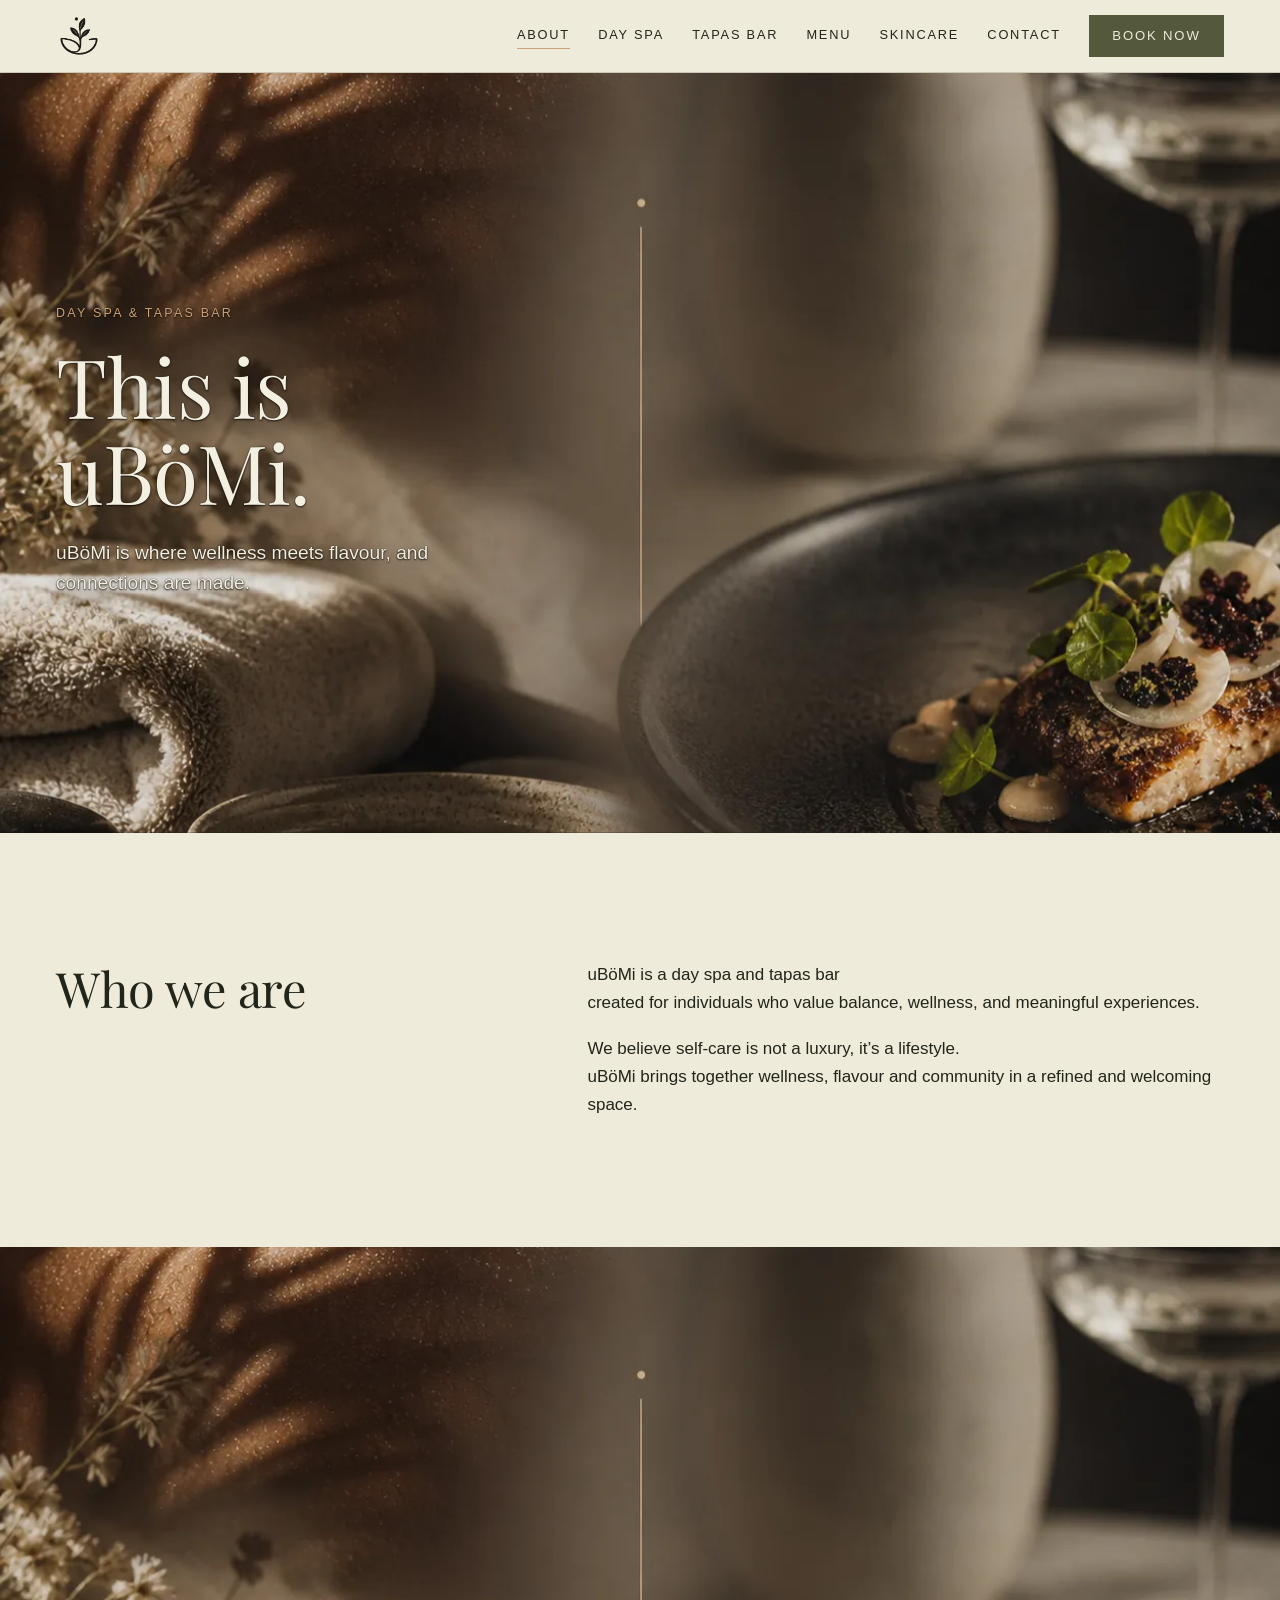
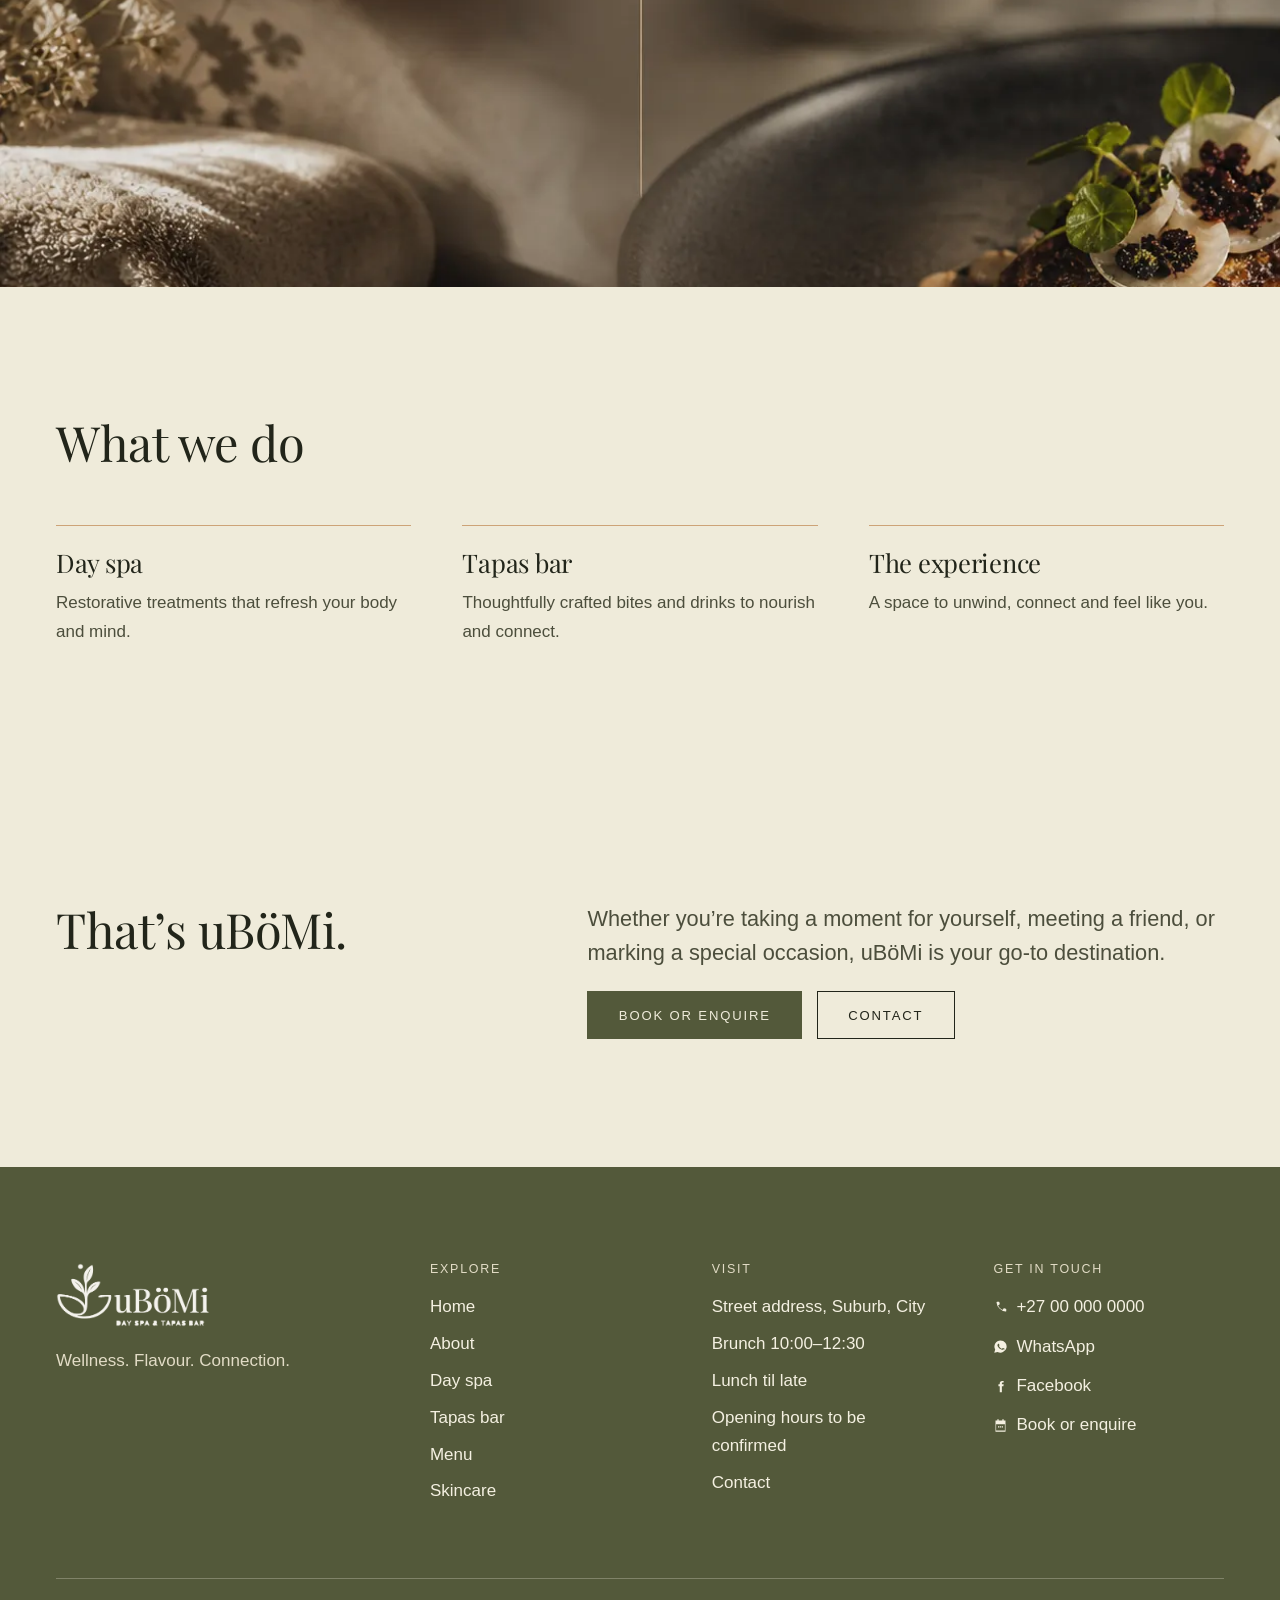
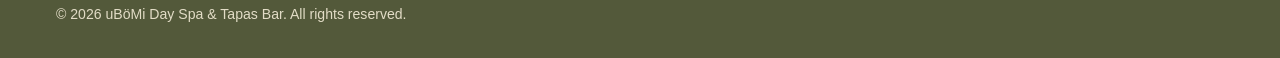
==== about.html @ 8c22b68b "Cover the About hero with the page photo." ====
<!doctype html>
<html lang="en">
<head>
<meta charset="utf-8">
<meta name="viewport" content="width=device-width, initial-scale=1, viewport-fit=cover">
<title>About | uBöMi</title>
<meta name="claude:viewport-fit-sides" content="cover">
<meta name="description" content="uBöMi is where wellness meets flavour, and connections are made.">
<meta property="og:title" content="About | uBöMi">
<meta property="og:description" content="uBöMi is where wellness meets flavour, and connections are made.">
<meta property="og:type" content="website">
<meta property="og:image" content="img/diptych.webp">
<meta name="theme-color" content="#53593A">
<link rel="icon" href="img/favicon.png?v=clear" type="image/png">
<link rel="apple-touch-icon" href="img/apple-touch-icon.png?v=clear">
<link rel="preconnect" href="https://fonts.googleapis.com">
<link rel="preconnect" href="https://fonts.gstatic.com" crossorigin>
<link rel="stylesheet" href="https://fonts.googleapis.com/css2?family=DM+Sans:ital,wght@0,400;0,500;1,400&family=Playfair+Display:ital,wght@0,400;0,500;1,400&display=swap">
<link rel="stylesheet" href="css/styles.css">
</head>
<body>
<a class="skip" href="#main">Skip to content</a>
<header class="site-header">
  <div class="wrap">
    <a class="brand" href="index.html" aria-label="uBöMi Day Spa and Tapas Bar, home"><img src="img/sprout-full.png" alt="uBöMi Day Spa &amp; Tapas Bar" width="332" height="335"></a>
    <button class="nav-toggle" type="button" aria-expanded="false" aria-controls="site-nav" aria-label="Menu"><span></span></button>
    <nav class="nav" id="site-nav" aria-label="Main"><a href="about.html" aria-current="page">About</a><a href="day-spa.html">Day Spa</a><a href="tapas-bar.html">Tapas Bar</a><a href="menu.html">Menu</a><a href="skincare.html">Skincare</a><a href="contact.html">Contact</a><a class="btn" href="bookings.html">Book now</a></nav>
  </div>
</header>
<main id="main">

<section class="hero">
  <div class="wrap">
    <div class="hero__copy">
      <p class="kicker">Day spa &amp; tapas bar</p>
      <h1>This is uBöMi.</h1>
      <p class="lede">uBöMi is where wellness meets flavour, and connections are made.</p>
    </div>
    <div class="hero__media">
      <img src="img/diptych.webp" width="1254" height="1254" alt="A spa scene of a shoulder, towels and stones fading into a plate of seared fish and a glass of sparkling wine">
    </div>
  </div>
</section>

<section class="band band--tight">
  <div class="wrap intro intro--calm">
    <h2>Who we are</h2>
    <div>
      <p>uBöMi is a day spa and tapas bar <br>created for individuals who value balance, wellness, and meaningful experiences.</p>
      <p>We believe self-care is not a luxury, it’s a lifestyle. <br>uBöMi brings together wellness, flavour and community in a refined and welcoming space.</p>
    </div>
  </div>
</section>

<section class="wide-image"><img src="img/diptych.webp" width="1254" height="1254" loading="lazy" alt="A spa scene of a shoulder, towels and stones fading into a plate of seared fish and a glass of sparkling wine"></section>

<section class="band band--close">
  <div class="wrap">
    <h2>What we do</h2>
    <div class="values">
      <div><h3>Day spa</h3><p>Restorative treatments that refresh your body and mind.</p></div>
      <div><h3>Tapas bar</h3><p>Thoughtfully crafted bites and drinks to nourish and connect.</p></div>
      <div><h3>The experience</h3><p>A space to unwind, connect and feel like you.</p></div>
    </div>
  </div>
</section>

<section class="band band--tight">
  <div class="wrap intro intro--calm intro--center">
    <h2>That’s uBöMi.</h2>
    <div class="stack">
      <p class="lede">Whether you’re taking a moment for yourself, meeting a friend, or marking a special occasion, uBöMi is your go-to destination.</p>
      <div class="actions"><a class="btn" href="bookings.html">Book or enquire</a><a class="btn btn--ghost" href="contact.html">Contact</a></div>
    </div>
  </div>
</section>

</main>
<footer class="site-footer">
  <div class="wrap">
    <div class="footer-grid">
      <div>
        <img src="img/logo-light.png" alt="uBöMi Day Spa &amp; Tapas Bar" width="153" height="64">
        <p>Wellness. Flavour. Connection.</p>
      </div>
      <div>
        <h2>Explore</h2>
        <ul>
          <li><a href="index.html">Home</a></li>
          <li><a href="about.html">About</a></li>
          <li><a href="day-spa.html">Day spa</a></li>
          <li><a href="tapas-bar.html">Tapas bar</a></li>
          <li><a href="menu.html">Menu</a></li>
          <li><a href="skincare.html">Skincare</a></li>
        </ul>
      </div>
      <div>
        <h2>Visit</h2>
        <ul>
          <li data-cfg="address">Street address, Suburb, City</li>
          <li>Brunch 10:00–12:30</li>
          <li>Lunch til late</li>
          <li data-cfg="hours">Opening hours to be confirmed</li>
          <li><a href="contact.html">Contact</a></li>
        </ul>
      </div>
      <div>
        <h2>Get in touch</h2>
        <ul>
          <li><a data-href="tel" href="#"><span data-cfg="phoneDisplay">+27 00 000 0000</span></a></li>
          <li><a data-href="whatsapp" href="#" target="_blank" rel="noopener">WhatsApp</a></li>
          <li><a data-href="facebook" href="https://www.facebook.com/share/19rTJ2Wmjx/" target="_blank" rel="noopener">Facebook</a></li>
          <li><a href="bookings.html">Book or enquire</a></li>
        </ul>
      </div>
    </div>
    <div class="legal"><span>&copy; 2026 uBöMi Day Spa &amp; Tapas Bar. All rights reserved.</span></div>
  </div>
</footer>
<script src="js/config.js"></script>
<script src="js/main.js"></script>
</body>
</html>
---- css/styles.css ----
/* uBöMi Day Spa & Tapas Bar
   Layout concept: calm, left-aligned editorial pages on off-white; a dark espresso hero and footer
   frame the photography. The only bold move is the hero, where spa and table share one image.
   Palette comes from the brand brief: ivory, off-white, tan, sand, stone grey, soft sage. */
:root {
  --ivory: #efebda;
  --paper: #f6f3e7;
  --sand: #e3d8bd;
  --sand-deep: #d2c19c;
  --tan: #cda377;
  --brown: #764729;
  --stone: #76705f;
  --sage: #a3aa86;
  --sage-deep: #53593a;
  --ink: #22251a;
  --ink-soft: #4c4e3c;
  --espresso: #53593a;
  --on-dark: #f4f0e1;
  --on-dark-soft: #e2dcc6;
  --line: rgba(34, 37, 26, 0.18);
  --line-dark: rgba(244, 240, 225, 0.28);

  --display: "Playfair Display", "Iowan Old Style", Georgia, serif;
  --body: "Avenir Next", "Avenir", "Nunito Sans", "Helvetica Neue", Arial, sans-serif;

  --gutter: clamp(16px, 5vw, 56px);
  --section: clamp(72px, 10vw, 136px);
  --max: 1240px;
  --header-h: 72px;
  color-scheme: light;
}

*, *::before, *::after { box-sizing: border-box; }
html { scroll-behavior: smooth; }
body {
  margin: 0;
  background: var(--ivory);
  color: var(--ink);
  font-family: var(--body);
  font-size: 1.0625rem;
  line-height: 1.65;
  font-weight: 400;
  -webkit-font-smoothing: antialiased;
}
body::before {
  content: "";
  position: fixed;
  inset: 0 0 auto;
  height: env(safe-area-inset-top, 0px);
  background: var(--ivory);
  z-index: 10;
}
img { display: block; max-width: 100%; height: auto; }
a { color: inherit; text-decoration-color: var(--tan); text-underline-offset: 0.25em; }
a:hover { text-decoration-color: currentColor; }
:focus-visible { outline: 2px solid var(--sage-deep); outline-offset: 3px; }
.on-dark :focus-visible, .dark :focus-visible { outline-color: var(--sage); }
.skip {
  position: absolute; left: 16px; top: -60px; z-index: 50;
  background: var(--ink); color: var(--on-dark); padding: 10px 16px;
}
.skip:focus { top: 8px; }

h1, h2, h3, h4 { font-family: var(--display); font-weight: 400; margin: 0; text-wrap: balance; letter-spacing: -0.01em; }
h1 { font-size: clamp(2.6rem, 6.4vw, 5.4rem); line-height: 1.04; }
h2 { font-size: clamp(1.95rem, 3.8vw, 3.1rem); line-height: 1.12; }
h3 { font-size: clamp(1.3rem, 2vw, 1.6rem); line-height: 1.25; }
h1 em, h2 em { font-style: italic; }
p { margin: 0; }
.lede { font-size: clamp(1.15rem, 1.7vw, 1.4rem); line-height: 1.6; color: var(--ink-soft); max-width: 40em; }
.small { font-size: 0.9rem; color: var(--stone); }
.measure { max-width: 34em; }

.wrap {
  width: 100%;
  max-width: calc(var(--max) + 2 * var(--gutter));
  margin-inline: auto;
  padding-left: max(var(--gutter), env(safe-area-inset-left, 0px));
  padding-right: max(var(--gutter), env(safe-area-inset-right, 0px));
}
.band { padding-block: var(--section); }
.band--sand { background: var(--sand); }
.band--paper { background: var(--paper); }
.band--dark, .dark { background: var(--espresso); color: var(--on-dark); }
.band--dark .lede, .dark .lede { color: var(--on-dark-soft); }
.band--dark .small, .dark .small { color: var(--on-dark-soft); }
.stack { display: flex; flex-direction: column; gap: 1.25rem; }
.stack--lg { gap: 2rem; }

/* buttons */
.btn {
  display: inline-flex; align-items: center; justify-content: center;
  min-height: 48px; padding: 0 1.9rem;
  font: 500 0.82rem/1 var(--body); letter-spacing: 0.14em; text-transform: uppercase;
  text-decoration: none; cursor: pointer;
  background: var(--sage-deep); color: var(--ivory); border: 1px solid var(--sage-deep);
  transition: background-color 0.25s, color 0.25s, border-color 0.25s;
}
.btn:hover { background: var(--brown); border-color: var(--brown); }
.btn--ghost { background: transparent; color: inherit; border-color: currentColor; }
.btn--ghost:hover { background: var(--sage-deep); color: var(--ivory); border-color: var(--sage-deep); }
.on-dark .btn { background: var(--tan); color: var(--ink); border-color: var(--tan); }
.on-dark .btn:hover { background: var(--on-dark); border-color: var(--on-dark); color: var(--ink); }
.on-dark .btn--ghost { background: transparent; color: var(--on-dark); border-color: var(--on-dark-soft); }
.on-dark .btn--ghost:hover { background: var(--on-dark); color: var(--espresso); }
.actions { display: flex; flex-wrap: wrap; gap: 0.9rem; }
.textlink {
  font: 500 0.82rem/1.4 var(--body); letter-spacing: 0.14em; text-transform: uppercase;
  text-decoration: none; border-bottom: 1px solid var(--tan); padding-bottom: 4px; width: fit-content;
}
.textlink:hover { border-color: currentColor; }

/* header */
.site-header {
  position: sticky; top: env(safe-area-inset-top, 0px); z-index: 20;
  background: var(--ivory); border-bottom: 1px solid var(--line);
}
.site-header .wrap { display: flex; align-items: center; justify-content: space-between; gap: 1.5rem; min-height: var(--header-h); }
.brand { display: block; line-height: 0; }
.brand img { height: 46px; width: auto; }
.nav { display: flex; align-items: center; gap: clamp(1rem, 2.2vw, 2.2rem); }
.nav a:not(.btn) {
  font: 500 0.8rem/1 var(--body); letter-spacing: 0.14em; text-transform: uppercase;
  text-decoration: none; padding-block: 6px; border-bottom: 1px solid transparent;
}
.nav a:not(.btn):hover, .nav a[aria-current="page"] { border-bottom-color: var(--tan); }
.nav .btn { min-height: 42px; padding-inline: 1.4rem; }
.nav-toggle {
  display: none; width: 46px; height: 46px; background: none; border: 1px solid var(--line);
  color: var(--ink); cursor: pointer; align-items: center; justify-content: center;
}
.nav-toggle span, .nav-toggle span::before, .nav-toggle span::after {
  display: block; width: 18px; height: 1.5px; background: currentColor; position: relative; content: "";
  transition: transform 0.25s, top 0.25s;
}
.nav-toggle span::before { position: absolute; top: -6px; }
.nav-toggle span::after { position: absolute; top: 6px; }
.nav-toggle[aria-expanded="true"] span { background: transparent; }
.nav-toggle[aria-expanded="true"] span::before { top: 0; transform: rotate(45deg); }
.nav-toggle[aria-expanded="true"] span::after { top: 0; transform: rotate(-45deg); }
@media (max-width: 960px) {
  .nav-toggle { display: inline-flex; }
  .nav {
    display: none; position: absolute; left: 0; right: 0; top: 100%;
    flex-direction: column; align-items: stretch; gap: 0;
    background: var(--ivory); border-bottom: 1px solid var(--line);
    padding: 0.5rem max(var(--gutter), env(safe-area-inset-right, 0px)) 1.5rem max(var(--gutter), env(safe-area-inset-left, 0px));
  }
  .nav.is-open { display: flex; }
  .nav a:not(.btn) { padding-block: 16px; border-bottom: 1px solid var(--line); font-size: 0.9rem; }
  .nav .btn { margin-top: 1.2rem; }
}

/* hero */
.hero { position: relative; background: #1c1a16; color: var(--on-dark); overflow: hidden; min-height: min(760px, 86vh); }
.hero .wrap { position: static; display: flex; align-items: center; min-height: min(760px, 86vh); }
.hero__copy { display: flex; flex-direction: column; gap: 1.5rem; padding-block: clamp(56px, 8vw, 110px); position: relative; z-index: 1; max-width: 28rem; }
.hero__copy .kicker { font: 500 0.78rem/1 var(--body); letter-spacing: 0.18em; text-transform: uppercase; color: var(--tan); }
.hero__copy .kicker, .hero__copy h1, .hero__copy .lede { text-shadow: 0 0 1px rgba(20, 16, 10, 0.95), 0 1px 2px rgba(20, 16, 10, 0.9), 0 8px 22px rgba(20, 16, 10, 0.72); }
.hero__copy .lede { color: var(--on-dark); font-size: clamp(1.05rem, 1.5vw, 1.25rem); }
.hero .btn--ghost { background: rgba(28, 26, 22, 0.45); color: var(--on-dark); border-color: var(--on-dark); }
.hero__media { position: absolute; inset: 0; margin: 0; z-index: 0; }
.hero__media img { position: absolute; inset: 0; width: 100%; height: 100%; max-width: none; max-height: none; object-fit: cover; object-position: 50% 55%; }
@media (max-width: 860px) {
  .hero, .hero .wrap { min-height: min(640px, 92vh); }
  .hero__copy { max-width: none; padding-top: 72px; padding-bottom: 64px; }
}

/* load-in: one orchestrated moment, resting state is fully visible */
@keyframes rise { from { opacity: 0; transform: translateY(18px); } to { opacity: 1; transform: none; } }
@keyframes settle { from { transform: scale(1.07); } to { transform: scale(1); } }
.hero__copy > * { animation: rise 1s cubic-bezier(.2,.7,.2,1) both; }
.hero__copy > :nth-child(2) { animation-delay: .15s; }
.hero__copy > :nth-child(3) { animation-delay: .3s; }
.hero__media img { animation: settle 2.6s cubic-bezier(.2,.7,.2,1) both; }
@media (prefers-reduced-motion: reduce) {
  .hero__copy > *, .hero__media img { animation: none; }
  html { scroll-behavior: auto; }
}

/* page hero (inner pages) */
.page-hero { background: var(--sand); }
.page-hero .wrap { display: grid; grid-template-columns: minmax(0, 1.05fr) minmax(0, 0.95fr); gap: clamp(32px, 6vw, 96px); align-items: end; padding-top: clamp(56px, 8vw, 104px); }
.page-hero__copy { display: flex; flex-direction: column; gap: 1.5rem; padding-bottom: clamp(48px, 7vw, 96px); }
.page-hero__media { align-self: end; }
.page-hero__media img { width: 100%; aspect-ratio: 4 / 4.4; object-fit: cover; }
.page-hero--text .wrap { grid-template-columns: minmax(0, 1fr); padding-bottom: 0; }
.page-hero--text .page-hero__copy { max-width: 46rem; padding-bottom: clamp(48px, 7vw, 88px); }
@media (max-width: 860px) {
  .page-hero .wrap { grid-template-columns: minmax(0, 1fr); }
  .page-hero__media img { aspect-ratio: 4 / 3; object-position: 50% 40%; }
}

/* intro */
.intro { display: grid; grid-template-columns: minmax(0, 5fr) minmax(0, 7fr); gap: clamp(24px, 6vw, 96px); align-items: start; }
.intro h2 { max-width: 14em; }
.intro p + p { margin-top: 1.1rem; }
@media (max-width: 860px) { .intro { grid-template-columns: minmax(0, 1fr); } }

/* two offerings */
.offer { display: grid; grid-template-columns: minmax(0, 1fr) minmax(0, 1fr); gap: clamp(20px, 4vw, 56px); }
.offer__item { display: flex; flex-direction: column; gap: 1.5rem; }
.offer__item:nth-child(2) { margin-top: clamp(0px, 8vw, 120px); }
.offer__item img { width: 100%; aspect-ratio: 4 / 5; object-fit: cover; transition: transform 1.2s cubic-bezier(.2,.7,.2,1); }
.offer__frame { overflow: hidden; display: block; }
.offer__item:hover img { transform: scale(1.03); }
.offer__item p { max-width: 26em; color: var(--ink-soft); }
@media (max-width: 760px) {
  .offer { grid-template-columns: minmax(0, 1fr); gap: 56px; }
  .offer__item:nth-child(2) { margin-top: 0; }
}

/* "Luxury is" triptych */
.luxury { display: grid; grid-template-columns: repeat(3, minmax(0, 1fr)); gap: clamp(10px, 1.6vw, 22px); }
.luxury img { width: 100%; aspect-ratio: 1; object-fit: cover; }
.luxury figure { margin: 0; }
@media (max-width: 760px) {
  .luxury { display: flex; overflow-x: auto; scroll-snap-type: x mandatory; gap: 12px; padding-bottom: 12px; }
  .luxury figure { flex: 0 0 82%; scroll-snap-align: start; }
}

/* a day at uBöMi */
.day { display: grid; grid-template-columns: repeat(4, minmax(0, 1fr)); gap: clamp(20px, 3vw, 40px); margin-top: clamp(32px, 5vw, 56px); }
.day li { list-style: none; border-top: 1px solid var(--line-dark); padding-top: 1.25rem; display: flex; flex-direction: column; gap: 0.6rem; }
.day { padding: 0; margin-bottom: 0; }
.day h3 { font-size: 1.35rem; }
.day .when { font: 500 0.78rem/1 var(--body); letter-spacing: 0.14em; text-transform: uppercase; color: var(--tan); }
.day p { color: var(--on-dark-soft); font-size: 1rem; }
@media (max-width: 900px) { .day { grid-template-columns: repeat(2, minmax(0, 1fr)); } }
@media (max-width: 520px) { .day { grid-template-columns: minmax(0, 1fr); } }

/* split feature */
.split { display: grid; grid-template-columns: minmax(0, 1fr) minmax(0, 1fr); gap: clamp(28px, 6vw, 96px); align-items: center; }
.split--flip > :first-child { order: 2; }
.split img { width: 100%; aspect-ratio: 1; object-fit: cover; }
@media (max-width: 860px) { .split { grid-template-columns: minmax(0, 1fr); } .split--flip > :first-child { order: 0; } }

/* values (about) */
.values { display: grid; grid-template-columns: repeat(3, minmax(0, 1fr)); gap: clamp(24px, 4vw, 56px); margin-top: clamp(32px, 5vw, 56px); }
.values > div { border-top: 1px solid var(--tan); padding-top: 1.25rem; display: flex; flex-direction: column; gap: 0.7rem; }
.values p { color: var(--ink-soft); }
@media (max-width: 760px) { .values { grid-template-columns: minmax(0, 1fr); } }
.wide-image img { width: 100%; max-height: 640px; object-fit: cover; object-position: 50% 45%; }

/* treatments list */
.group { display: grid; grid-template-columns: minmax(0, 4fr) minmax(0, 8fr); gap: clamp(20px, 5vw, 80px); padding-block: clamp(32px, 5vw, 56px); border-top: 1px solid var(--line); }
.group:last-child { border-bottom: 1px solid var(--line); }
.group__head { display: flex; flex-direction: column; gap: 0.6rem; align-self: start; position: sticky; top: calc(var(--header-h) + 24px + env(safe-area-inset-top, 0px)); }
.group__head p { color: var(--ink-soft); font-size: 1rem; max-width: 20em; }
.svc { list-style: none; margin: 0; padding: 0; display: flex; flex-direction: column; }
.svc li { display: grid; grid-template-columns: minmax(0, 1fr) auto; gap: 0.3rem 1.5rem; padding-block: 1.1rem; border-top: 1px solid var(--line); align-items: baseline; }
.svc li:first-child { border-top: 0; padding-top: 0; }
.svc h4 { font-size: 1.3rem; }
.svc .time { font-size: 0.9rem; color: var(--stone); white-space: nowrap; font-variant-numeric: tabular-nums; }
.svc p { grid-column: 1; color: var(--ink-soft); font-size: 1rem; max-width: 36em; }
.svc .textlink { grid-column: 2; grid-row: 1; justify-self: end; }
.svc p { grid-row: 2; }
@media (max-width: 760px) {
  .group { grid-template-columns: minmax(0, 1fr); }
  .group__head { position: static; }
  .svc li { grid-template-columns: minmax(0, 1fr); }
  .svc .textlink { grid-column: 1; grid-row: auto; justify-self: start; margin-top: 0.4rem; }
  .svc p { grid-row: auto; }
}

/* moments (tapas page) */
.moments { display: grid; grid-template-columns: repeat(4, minmax(0, 1fr)); border-top: 1px solid var(--line); }
.moments a { text-decoration: none; padding: 1.5rem 1.25rem 2rem 0; display: flex; flex-direction: column; gap: 0.6rem; border-right: 1px solid var(--line); padding-left: 1.25rem; transition: background-color 0.3s; }
.moments a:first-child { padding-left: 0; }
.moments a:last-child { border-right: 0; }
.moments a:hover { background: var(--paper); }
.moments p { font-size: 0.98rem; color: var(--ink-soft); }
@media (max-width: 960px) { .moments { grid-template-columns: repeat(2, minmax(0, 1fr)); } .moments a { border-bottom: 1px solid var(--line); padding-left: 0; } .moments a:nth-child(2n) { border-right: 0; padding-left: 1.25rem; } }
@media (max-width: 520px) { .moments { grid-template-columns: minmax(0, 1fr); } .moments a, .moments a:nth-child(2n) { border-right: 0; padding-left: 0; } }

/* menu */
.tabs { display: flex; flex-wrap: wrap; gap: 0.5rem 2rem; border-bottom: 1px solid var(--line); margin-bottom: clamp(32px, 5vw, 56px); }
.tabs a { font: 500 0.82rem/1 var(--body); letter-spacing: 0.14em; text-transform: uppercase; text-decoration: none; padding: 14px 0; border-bottom: 2px solid transparent; margin-bottom: -1px; }
.tabs a:hover { border-bottom-color: var(--sand-deep); }
.tabs a[aria-current="true"] { border-bottom-color: var(--sage-deep); color: var(--sage-deep); }
.panel__intro { margin-bottom: clamp(24px, 4vw, 40px); max-width: 36em; color: var(--ink-soft); }
.dishes { display: grid; grid-template-columns: repeat(2, minmax(0, 1fr)); gap: 0 clamp(32px, 6vw, 88px); list-style: none; padding: 0; margin: 0; }
.dishes li { padding-block: 1.2rem; border-top: 1px solid var(--line); display: flex; flex-direction: column; gap: 0.25rem; }
.dishes .row { display: flex; justify-content: space-between; gap: 1rem; align-items: baseline; }
.dishes h3 { font-size: 1.3rem; }
.dishes p { color: var(--ink-soft); font-size: 1rem; }
.tag { font: 500 0.7rem/1 var(--body); letter-spacing: 0.1em; color: var(--sage-deep); border: 1px solid var(--sage); padding: 4px 6px; margin-left: 4px; }
.tags { display: inline-flex; gap: 2px; flex-shrink: 0; }
.legend { margin-top: 2rem; }
@media (max-width: 760px) { .dishes { grid-template-columns: minmax(0, 1fr); } }

/* forms */
.formcard { background: var(--paper); border: 1px solid var(--line); padding: clamp(24px, 4vw, 48px); }
.switch { display: inline-flex; border: 1px solid var(--line); margin-bottom: 2rem; flex-wrap: wrap; }
.switch label { cursor: pointer; }
.switch input { position: absolute; opacity: 0; pointer-events: none; }
.switch span { display: block; padding: 14px 22px; font: 500 0.8rem/1 var(--body); letter-spacing: 0.14em; text-transform: uppercase; }
.switch input:checked + span { background: var(--sage-deep); color: var(--ivory); }
.switch input:focus-visible + span { outline: 2px solid var(--sage-deep); outline-offset: 3px; }
.fields { display: grid; grid-template-columns: repeat(2, minmax(0, 1fr)); gap: 1.6rem clamp(20px, 3vw, 40px); }
.field { display: flex; flex-direction: column; gap: 0.4rem; min-width: 0; }
.field--full { grid-column: 1 / -1; }
.field label { font-size: 0.9rem; color: var(--ink-soft); }
.field input, .field select, .field textarea {
  font: inherit; color: var(--ink); background: transparent; width: 100%;
  border: 0; border-bottom: 1px solid var(--stone); border-radius: 0; padding: 10px 0; min-height: 46px;
}
.field textarea { min-height: 110px; resize: vertical; border: 1px solid var(--stone); padding: 12px; }
.field input:focus, .field select:focus, .field textarea:focus { outline: 2px solid var(--sage-deep); outline-offset: 2px; border-color: var(--sage-deep); }
.field .err { color: #8a3b2c; font-size: 0.88rem; min-height: 1.2em; }
.form-actions { margin-top: 2rem; display: flex; flex-direction: column; gap: 1rem; align-items: flex-start; }
.result { margin-top: 2rem; padding: 1.5rem; background: var(--sand); border-left: 3px solid var(--sage-deep); display: flex; flex-direction: column; gap: 1rem; }
.result pre { margin: 0; font: inherit; white-space: pre-wrap; overflow-wrap: anywhere; color: var(--ink-soft); }
@media (max-width: 640px) { .fields { grid-template-columns: minmax(0, 1fr); } }

/* contact */
.contact { display: grid; grid-template-columns: minmax(0, 5fr) minmax(0, 7fr); gap: clamp(28px, 6vw, 96px); }
.facts { display: flex; flex-direction: column; gap: 1.75rem; margin: 0; }
.facts div { border-top: 1px solid var(--line); padding-top: 1rem; display: flex; flex-direction: column; gap: 0.3rem; }
.facts dt { font: 500 0.78rem/1 var(--body); letter-spacing: 0.14em; text-transform: uppercase; color: var(--stone); }
.facts dd { margin: 0; font-size: 1.15rem; }
.map { background: var(--sand); min-height: 420px; display: flex; flex-direction: column; justify-content: flex-end; gap: 1rem; padding: clamp(24px, 4vw, 40px); position: relative; overflow: hidden; }
.map iframe { position: absolute; inset: 0; width: 100%; height: 100%; border: 0; }
.map > * { position: relative; }
.map img.mapmark { position: absolute; right: 8%; top: 12%; width: 38%; opacity: 0.1; }
@media (max-width: 860px) { .contact { grid-template-columns: minmax(0, 1fr); } }

/* footer */
.site-footer { background: var(--espresso); color: var(--on-dark); padding-block: clamp(56px, 8vw, 96px) 32px; }
.footer-grid { display: grid; grid-template-columns: minmax(0, 1.4fr) repeat(3, minmax(0, 1fr)); gap: clamp(28px, 4vw, 56px); }
.footer-grid img { height: 64px; width: auto; margin-bottom: 1.25rem; }
.footer-grid h2 { font: 500 0.78rem/1 var(--body); letter-spacing: 0.14em; text-transform: uppercase; color: var(--on-dark-soft); margin-bottom: 1.1rem; }
.footer-grid ul { list-style: none; padding: 0; margin: 0; display: flex; flex-direction: column; gap: 0.55rem; }
.footer-grid a { text-decoration: none; color: var(--on-dark); }
.footer-grid a:hover { text-decoration: underline; text-decoration-color: var(--tan); }
.site-footer a[data-href="tel"],
.site-footer a[data-href="whatsapp"],
.site-footer a[data-href="facebook"],
.site-footer a[data-href="instagram"],
.site-footer a[href="bookings.html"] {
  display: inline-flex;
  align-items: center;
  gap: 0.5rem;
}
.site-footer a[data-href="tel"]::before,
.site-footer a[data-href="whatsapp"]::before,
.site-footer a[data-href="facebook"]::before,
.site-footer a[data-href="instagram"]::before,
.site-footer a[href="bookings.html"]::before {
  content: "";
  width: 15px;
  height: 15px;
  flex: 0 0 15px;
  background: currentColor;
  -webkit-mask: var(--mark) center / contain no-repeat;
  mask: var(--mark) center / contain no-repeat;
}
.site-footer a[data-href="tel"] { --mark: url("data:image/svg+xml,%3Csvg xmlns='http://www.w3.org/2000/svg' viewBox='0 0 24 24'%3E%3Cpath fill='black' d='M6.6 2.8h2.8c.4 0 .8.3.8.7l.6 2.7a.9.9 0 0 1-.5 1L8.6 8.4a.7.7 0 0 0-.3.8 12.4 12.4 0 0 0 6.5 6.5.7.7 0 0 0 .8-.3l1.2-1.7a.9.9 0 0 1 1-.5l2.7.6c.4.1.7.4.7.8v2.8c0 .6-.4 1-1 1A16.6 16.6 0 0 1 5.6 3.8c0-.6.4-1 1-1z'/%3E%3C/svg%3E"); }
.site-footer a[data-href="whatsapp"] { --mark: url("data:image/svg+xml,%3Csvg xmlns='http://www.w3.org/2000/svg' viewBox='0 0 24 24'%3E%3Cpath fill='black' d='M12 2.2A9.8 9.8 0 0 0 3.5 16.8L2 22l5.3-1.4A9.8 9.8 0 1 0 12 2.2zm5.5 13.8c-.2.7-1.3 1.2-1.8 1.3-.5.1-1 .2-3.1-.7-2.6-1.1-4.2-3.6-4.4-3.8-.1-.2-1.1-1.4-1.1-2.7s.7-1.9.9-2.2c.2-.2.5-.3.7-.3h.4c.2 0 .4 0 .5.4.2.6.7 1.8.8 1.9.1.2 0 .4-.2.5l-.5.6c-.1.2-.3.3-.1.6.2.4.9 1.4 1.9 2.3 1.3 1.1 2.3 1.4 2.6 1.6.3.1.5.1.6-.1l.7-.9c.2-.2.4-.2.6-.1l1.9.9c.2.1.4.2.5.3.1.3 0 .9-.2 1.6z'/%3E%3C/svg%3E"); }
.site-footer a[data-href="facebook"] { --mark: url("data:image/svg+xml,%3Csvg xmlns='http://www.w3.org/2000/svg' viewBox='0 0 24 24'%3E%3Cpath fill='black' d='M14.2 8.4V6.7c0-.8.4-1.1 1.3-1.1H17V3h-2.3C12 3 10.8 4.5 10.8 6.8v1.6H8.7v3h2.1V21h3.4v-9.6h2.4l.5-3H14.2z'/%3E%3C/svg%3E"); }
.site-footer a[data-href="instagram"] { --mark: url("data:image/svg+xml,%3Csvg xmlns='http://www.w3.org/2000/svg' viewBox='0 0 24 24'%3E%3Cpath fill='black' fill-rule='evenodd' d='M8 3h8a5 5 0 0 1 5 5v8a5 5 0 0 1-5 5H8a5 5 0 0 1-5-5V8a5 5 0 0 1 5-5zm4 5.2a3.8 3.8 0 1 0 0 7.6 3.8 3.8 0 0 0 0-7.6zM17.2 6.4a1.1 1.1 0 1 0 0 2.2 1.1 1.1 0 0 0 0-2.2z'/%3E%3C/svg%3E"); }
.site-footer a[href="bookings.html"] { --mark: url("data:image/svg+xml,%3Csvg xmlns='http://www.w3.org/2000/svg' viewBox='0 0 24 24'%3E%3Cpath fill='black' d='M7 2h2v2h6V2h2v2h3v18H4V4h3V2zm12 8H5v10h14V10zM8 13h2v2H8v-2zm3 0h2v2h-2v-2zm3 0h2v2h-2v-2z'/%3E%3C/svg%3E"); }
.footer-grid p { color: var(--on-dark-soft); max-width: 22em; }
.legal { margin-top: clamp(40px, 6vw, 72px); padding-top: 1.5rem; border-top: 1px solid var(--line-dark); display: flex; flex-wrap: wrap; gap: 0.5rem 2rem; justify-content: space-between; font-size: 0.88rem; color: var(--on-dark-soft); }
@media (max-width: 860px) { .footer-grid { grid-template-columns: repeat(2, minmax(0, 1fr)); } .footer-grid > :first-child { grid-column: 1 / -1; } }
@media (max-width: 480px) { .footer-grid { grid-template-columns: minmax(0, 1fr); } }

/* menu drinks groups and skincare */
.dgroups { display: grid; grid-template-columns: repeat(3, minmax(0, 1fr)); gap: clamp(28px, 4vw, 56px); }
.dgroup h3 { font: 600 0.8rem/1.2 var(--body); letter-spacing: 0.14em; text-transform: uppercase; color: var(--brown); padding-bottom: 0.7rem; border-bottom: 1px solid var(--line); margin-bottom: 0.7rem; }
.dgroup ul { list-style: none; margin: 0; padding: 0; display: flex; flex-direction: column; gap: 0.3rem; color: var(--ink-soft); }
.dgroup .sub { padding-left: 1rem; font-size: 0.95rem; }
.dgroup + .dgroup, .dgroups > div { min-width: 0; }
.dcol { display: flex; flex-direction: column; gap: clamp(28px, 4vw, 44px); }
@media (max-width: 900px) { .dgroups { grid-template-columns: repeat(2, minmax(0, 1fr)); } }
@media (max-width: 560px) { .dgroups { grid-template-columns: minmax(0, 1fr); } }
.range { list-style: none; margin: 0; padding: 0; display: grid; grid-template-columns: repeat(2, minmax(0, 1fr)); gap: 0 clamp(28px, 5vw, 72px); }
.range li { border-top: 1px solid var(--line); padding-block: 1.1rem; display: flex; flex-direction: column; gap: 0.2rem; }
.range p { color: var(--ink-soft); font-size: 0.98rem; }
.coming { color: var(--brown); font: 600 0.78rem/1 var(--body); letter-spacing: 0.14em; text-transform: uppercase; }
@media (max-width: 640px) { .range { grid-template-columns: minmax(0, 1fr); } }
.skin3 { display: grid; grid-template-columns: repeat(3, minmax(0, 1fr)); gap: clamp(10px, 1.6vw, 22px); }
.skin3 img { width: 100%; aspect-ratio: 2 / 3; object-fit: cover; }
.skin3 figure { margin: 0; }
@media (max-width: 760px) { .skin3 { display: flex; overflow-x: auto; scroll-snap-type: x mandatory; gap: 12px; padding-bottom: 12px; } .skin3 figure { flex: 0 0 72%; scroll-snap-align: start; } }
.page-hero__media img.tall { aspect-ratio: 4 / 5; object-position: 50% 40%; }

/* menu panels with photography */
.panel__layout { display: grid; grid-template-columns: minmax(0, 5fr) minmax(0, 7fr); gap: clamp(28px, 5vw, 72px); align-items: start; }
.panel__pic { margin: 0; position: sticky; top: calc(var(--header-h) + 24px + env(safe-area-inset-top, 0px)); }
.panel__pic img { width: 100%; object-fit: cover; }
.panel__layout .dishes { grid-template-columns: minmax(0, 1fr); }
.panel__layout .dgroups { grid-template-columns: repeat(auto-fit, minmax(165px, 1fr)); }
.panel__layout .panel__intro { margin-top: 0; }
@media (max-width: 860px) { .panel__layout { grid-template-columns: minmax(0, 1fr); } .panel__pic { position: static; } .panel__pic img { max-height: 320px; } }

/* menu cards, modelled on the brand deck's beige menu option */
.panel { display: flex; justify-content: center; }
.panel[hidden] { display: none; }
.menucard {
  position: relative; width: 100%; max-width: 720px; overflow: hidden; text-align: center;
  background:
    radial-gradient(120% 70% at 85% 0%, rgba(255, 250, 235, 0.9), rgba(255, 250, 235, 0) 60%),
    linear-gradient(180deg, #f1e7cf 0%, #ead9b8 100%);
  box-shadow: 0 1px 0 rgba(34, 37, 26, 0.06), 0 24px 60px -30px rgba(34, 37, 26, 0.35);
  padding: clamp(36px, 6vw, 64px) clamp(22px, 6vw, 64px) 0;
}
.menucard--wide { max-width: 880px; }
.menucard::after { content: ""; position: absolute; inset: 14px; border: 1px solid rgba(118, 71, 41, 0.28); pointer-events: none; }
.mc-leaves { position: absolute; inset: 0 0 auto auto; width: 62%; height: 46%; pointer-events: none; opacity: 0.16; filter: blur(2.5px);
  background:
    radial-gradient(ellipse 9% 4% at 12% 20%, #53593a 98%, transparent), radial-gradient(ellipse 9% 4% at 26% 34%, #53593a 98%, transparent),
    radial-gradient(ellipse 9% 4% at 41% 22%, #53593a 98%, transparent), radial-gradient(ellipse 9% 4% at 55% 40%, #53593a 98%, transparent),
    radial-gradient(ellipse 9% 4% at 70% 26%, #53593a 98%, transparent), radial-gradient(ellipse 9% 4% at 84% 46%, #53593a 98%, transparent),
    radial-gradient(ellipse 8% 3.5% at 34% 60%, #53593a 98%, transparent), radial-gradient(ellipse 8% 3.5% at 62% 64%, #53593a 98%, transparent); }
.mc-head, .mc-body, .mc-tag { position: relative; z-index: 1; }
.mc-head { display: flex; flex-direction: column; align-items: center; gap: 0.9rem; margin-bottom: clamp(28px, 4vw, 44px); }
.mc-head img { height: 43px; width: auto; }
.mc-head h2 { font-size: clamp(2rem, 5vw, 3rem); color: var(--ink); }
.mc-sub { font: 400 0.78rem/1.5 var(--body); letter-spacing: 0.16em; text-transform: uppercase; color: var(--ink-soft); }
.mc-dot { width: 64px; height: 1px; background: var(--brown); opacity: 0.5; position: relative; margin-top: 0.4rem; }
.mc-dot::after { content: ""; position: absolute; left: 50%; top: 50%; width: 5px; height: 5px; margin: -2.5px; border-radius: 50%; background: var(--brown); }
.mc-section { font: 400 1.05rem/1.2 var(--display); letter-spacing: 0.22em; text-transform: uppercase; color: var(--ink); margin: 2rem 0 1.1rem; }
.mc-section:first-child { margin-top: 0; }
.mc-list { list-style: none; margin: 0; padding: 0; display: flex; flex-direction: column; gap: 1.05rem; }
.mc-list--rules { gap: 0; }
.mc-list--rules .mc-item { padding-block: 1.1rem; }
.mc-list--rules .mc-item + .mc-item { border-top: 1px solid rgba(118, 71, 41, 0.22); }
.mc-name { font: 400 0.95rem/1.3 var(--display); letter-spacing: 0.16em; text-transform: uppercase; color: var(--ink); }
.mc-desc { font: italic 400 0.95rem/1.45 var(--display); color: var(--ink-soft); margin-top: 0.15rem; }
.menucard .dgroups { text-align: left; }
.menucard .dgroup h3 { color: var(--ink); border-bottom-color: rgba(118, 71, 41, 0.3); }
.menucard .dgroups { grid-template-columns: repeat(3, minmax(0, 1fr)); }
.mc-tag { font: italic 400 1rem/1.4 var(--display); color: var(--ink-soft); margin-top: clamp(28px, 4vw, 44px); }
.mc-photo { position: relative; margin: 1.4rem calc(-1 * clamp(22px, 6vw, 64px)) 0; height: clamp(190px, 34vw, 300px); z-index: 0; }
.mc-photo img { width: 100%; height: 100%; object-fit: cover;
  -webkit-mask-image: linear-gradient(180deg, transparent 0%, #000 42%); mask-image: linear-gradient(180deg, transparent 0%, #000 42%); }
@media (max-width: 760px) { .menucard .dgroups { grid-template-columns: minmax(0, 1fr); } }

.mc-leaves { display: none; }

/* ===== menu cards (modelled on the brand deck menus) ===== */
[hidden] { display: none !important; }
.visually-hidden { position: absolute; width: 1px; height: 1px; overflow: hidden; clip: rect(0 0 0 0); white-space: nowrap; }
.menu-bar { display: flex; justify-content: space-between; align-items: center; gap: 1rem 2rem; flex-wrap: wrap; border-bottom: 1px solid var(--line); margin-bottom: clamp(28px, 4vw, 48px); }
.menu-bar .tabs { margin-bottom: 0; border-bottom: 0; }
.stylepick { border: 0; margin: 0; padding: 0; display: flex; }
.stylepick label { cursor: pointer; }
.stylepick input { position: absolute; opacity: 0; pointer-events: none; }
.stylepick span { display: block; padding: 9px 16px; border: 1px solid var(--line); font: 500 0.74rem/1 var(--body); letter-spacing: 0.14em; text-transform: uppercase; }
.stylepick label + label span { border-left: 0; }
.stylepick input:checked + span { background: var(--sage-deep); color: var(--ivory); border-color: var(--sage-deep); }
.stylepick input:focus-visible + span { outline: 2px solid var(--sage-deep); outline-offset: 2px; }

.mcard {
  --m-ink: var(--ink); --m-soft: #55523f; --m-line: rgba(34, 37, 26, 0.16); --m-accent: var(--brown);
  position: relative; isolation: isolate; overflow: hidden; margin-inline: auto;
  display: flex; flex-direction: column; color: var(--m-ink);
  background: radial-gradient(120% 70% at 18% 0%, #f1e9d6 0%, #e5dac1 60%, #dccfb2 100%);
  box-shadow: 0 34px 60px -34px rgba(60, 45, 20, 0.45);
}
.mcard::before, .mcard::after { content: ""; position: absolute; inset: 0; pointer-events: none; background-repeat: no-repeat; background-position: right top; }
.mcard::before { background-image: url("../img/shade.webp"); background-size: 78% auto; z-index: 0; }
.mcard::after { background-image: url("../img/olive.webp"); background-size: 54% auto; z-index: 1; opacity: 0.92; }
.mcard--wide::after { background-size: 34% auto; }
.mcard--wide::before { background-size: 44% auto; }
.mcard--narrow { max-width: 640px; }
.mcard--wide { max-width: 1080px; }
.mcard__inner { position: relative; z-index: 2; padding: clamp(30px, 5vw, 60px) clamp(22px, 5vw, 64px) 0; display: flex; flex-direction: column; align-items: center; text-align: center; }
.mcard__logo { height: 66px; width: auto; margin-bottom: 1.4rem; }
.mcard__logo--light { display: none; }
.mcard__title { font-size: clamp(2.3rem, 5.4vw, 3.5rem); line-height: 1.1; }
.mcard__sub { font: 500 0.76rem/1 var(--display); letter-spacing: 0.24em; text-transform: uppercase; margin-top: 1rem; color: var(--m-soft); }
.mcard__rule { position: relative; width: min(260px, 55%); height: 1px; background: var(--m-line); margin: 1.6rem 0 2.2rem; }
.mcard__rule::after { content: ""; position: absolute; left: 50%; top: -2px; width: 5px; height: 5px; border-radius: 50%; background: var(--m-accent); transform: translateX(-50%); }
.mcard .msec, .mcard .mlist, .mcard .mcols { text-align: left; width: 100%; }
.mcard--narrow .mcard__inner > .mlist, .mcard--narrow .mcard__inner > .msec { max-width: 400px; }
.msec h3 { font: 500 0.8rem/1.2 var(--display); text-transform: uppercase; letter-spacing: 0.24em; padding-bottom: 0.7rem; border-bottom: 1px solid var(--m-line); color: var(--m-ink); }
.msec + .msec { margin-top: 2.2rem; }
.mlist { list-style: none; margin: 0; padding: 0; display: flex; flex-direction: column; }
.mlist li { display: flex; flex-direction: column; gap: 0.15rem; padding-block: 1rem; border-top: 1px solid var(--m-line); }
.msec .mlist li:first-child { border-top: 0; padding-top: 0.9rem; }
.mcard > .mcard__inner > .mlist li:first-child { border-top: 0; padding-top: 0; }
.mi__n { font: 500 0.95rem/1.35 var(--display); text-transform: uppercase; letter-spacing: 0.14em; }
.mi__d { font: 400 0.95rem/1.5 var(--display); color: var(--m-soft); }
.mcols { display: grid; gap: clamp(24px, 4vw, 52px); align-items: start; }
.mcols--3 { grid-template-columns: repeat(3, minmax(0, 1fr)); }
.mcol { display: flex; flex-direction: column; gap: 2rem; min-width: 0; }
.mplain { list-style: none; margin: 0; padding: 0.7rem 0 0; display: flex; flex-direction: column; gap: 0.25rem; font: 400 0.95rem/1.45 var(--display); color: var(--m-soft); }
.mplain .sub { padding-left: 1rem; font-size: 0.9rem; }
.mcard__tag { font: italic 400 0.98rem/1.4 var(--display); color: var(--m-soft); margin: 2.4rem 0 1.4rem; }
.mcard__photo {
  position: relative; z-index: 2; display: block; width: 100%; height: clamp(200px, 36vw, 330px); object-fit: cover;
  -webkit-mask-image: linear-gradient(180deg, transparent 0, #000 46%); mask-image: linear-gradient(180deg, transparent 0, #000 46%);
}
.mcard--cornerphoto .mcard__photo {
  width: min(48%, 460px); height: auto; aspect-ratio: 3 / 2; margin-right: auto;
  -webkit-mask-image: linear-gradient(180deg, transparent 0, #000 40%), linear-gradient(90deg, #000 68%, transparent 100%);
  mask-image: linear-gradient(180deg, transparent 0, #000 40%), linear-gradient(90deg, #000 68%, transparent 100%);
  -webkit-mask-composite: source-in; mask-composite: intersect;
}
.mcard--cornerphoto .mcard__tag { align-self: flex-end; margin: 1.75rem 0 -4rem; position: relative; z-index: 3; }

/* green version */
.menu-stage[data-style="green"] .mcard {
  --m-ink: var(--on-dark); --m-soft: #d9d3bd; --m-line: rgba(244, 240, 225, 0.24); --m-accent: var(--tan);
  background: radial-gradient(120% 75% at 22% 0%, #566040 0%, #434a2e 55%, #363c25 100%);
  box-shadow: 0 34px 60px -34px rgba(20, 24, 10, 0.7);
}
.menu-stage[data-style="green"] .mcard::before { opacity: 0.22; }
.menu-stage[data-style="green"] .mcard::after { opacity: 0.55; filter: brightness(0.8); }
.menu-stage[data-style="green"] .mcard__logo--dark { display: none; }
.menu-stage[data-style="green"] .mcard__logo--light { display: block; }
.menu-stage[data-style="green"] .mcard__photo { filter: brightness(0.7) saturate(0.85); }
@media (max-width: 860px) { .mcols--3 { grid-template-columns: repeat(2, minmax(0, 1fr)); } .mcard::after { background-size: 62% auto; } }
@media (max-width: 560px) {
  .mcols--3 { grid-template-columns: minmax(0, 1fr); }
  .mcard--cornerphoto .mcard__photo { width: 80%; }
  .mcard--cornerphoto .mcard__tag { margin: 1rem 0; align-self: center; }
}

/* ---------- day spa page ---------- */
.eyebrow { font: 500 0.78rem/1 var(--body); letter-spacing: 0.22em; text-transform: uppercase; color: var(--brown); }
.sec-head { display: flex; flex-direction: column; gap: 0.8rem; margin-bottom: clamp(28px, 4vw, 48px); max-width: 34rem; }

.spa-hero { background: var(--sand); overflow: hidden; }
.spa-hero__grid { display: grid; grid-template-columns: minmax(0, 1fr) minmax(0, 1fr); gap: clamp(32px, 6vw, 96px); align-items: center; padding-block: clamp(48px, 7vw, 96px); }
.spa-hero__copy { display: flex; flex-direction: column; gap: 1.5rem; align-items: flex-start; }
.spa-hero__jump { list-style: none; margin: 0.5rem 0 0; padding: 0; display: flex; flex-wrap: wrap; gap: 0.5rem 1.6rem; border-top: 1px solid var(--line); padding-top: 1.2rem; width: 100%; }
.spa-hero__jump a { font: 500 0.78rem/1 var(--body); letter-spacing: 0.16em; text-transform: uppercase; text-decoration: none; color: var(--ink-soft); }
.spa-hero__jump a:hover { color: var(--brown); }
.spa-hero__media { position: relative; padding-bottom: 14%; padding-left: 14%; }
.spa-hero__main { width: 100%; aspect-ratio: 4 / 4.6; object-fit: cover; object-position: 40% 50%; border-radius: 220px 220px 0 0; }
.spa-hero__sm { position: absolute; left: 0; bottom: 0; width: 42%; aspect-ratio: 1; object-fit: cover; border: 8px solid var(--sand); border-radius: 50%; }

.coll { padding-block: clamp(56px, 8vw, 112px); }
.coll:nth-of-type(even) { background: var(--paper); }
.coll__grid { display: grid; grid-template-columns: minmax(0, 1fr) minmax(0, 1fr); gap: clamp(32px, 7vw, 112px); align-items: center; }
.coll--flip .coll__media { order: 2; }
.coll__media { position: relative; padding-bottom: 10%; }
.coll__main { width: 100%; aspect-ratio: 4 / 5; object-fit: cover; border-radius: 6px; }
.coll__main--wide { aspect-ratio: 4 / 3.4; object-position: 62% 50%; padding-bottom: 0; }
.coll__media:has(.coll__main--wide) { padding-bottom: 0; }
.coll__sm { position: absolute; right: -6%; bottom: 0; width: 38%; aspect-ratio: 3 / 4; object-fit: cover; border: 8px solid var(--ivory); border-radius: 6px; box-shadow: 0 18px 40px rgba(34, 37, 26, 0.18); }
.coll:nth-of-type(even) .coll__sm { border-color: var(--paper); }
.coll--flip .coll__sm { right: auto; left: -6%; }
.coll__copy { display: flex; flex-direction: column; gap: 1.1rem; align-items: flex-start; }
.coll__no { font: 400 1rem/1 var(--display); font-style: italic; color: var(--brown); }
.coll__no::after { content: ""; display: inline-block; width: 48px; height: 1px; background: var(--tan); vertical-align: middle; margin-left: 0.8rem; }

.chips { list-style: none; margin: 0.6rem 0 0; padding: 0; display: flex; flex-wrap: wrap; gap: 0.7rem; }
.chip { display: inline-flex; align-items: center; gap: 0.7rem; min-height: 48px; padding: 0 1.3rem; border: 1px solid var(--line); border-radius: 999px; text-decoration: none; color: var(--ink); font: 500 1.02rem/1 var(--body); background: rgba(255, 255, 255, 0.35); transition: background-color 0.25s, color 0.25s, border-color 0.25s; }
.chip i { font-style: normal; color: var(--brown); transition: transform 0.25s; }
.chip:hover { background: var(--sage-deep); color: var(--ivory); border-color: var(--sage-deep); }
.chip:hover i { color: var(--tan); transform: translateX(3px); }
.chips--dark .chip { color: var(--on-dark); border-color: var(--line-dark); background: transparent; }
.chips--dark .chip i { color: var(--tan); }
.chips--dark .chip:hover { background: var(--on-dark); color: var(--espresso); border-color: var(--on-dark); }
.chips--dark .chip:hover i { color: var(--brown); }

.salon { padding-block: clamp(48px, 7vw, 88px); }
.salon__grid { display: grid; grid-template-columns: minmax(0, 5fr) minmax(0, 7fr); gap: clamp(24px, 6vw, 96px); align-items: center; }
.salon__grid > div { display: flex; flex-direction: column; gap: 1rem; align-items: flex-start; }
.salon .coll__no { color: var(--tan); }
.salon .chips { margin: 0; }

.mosaic { display: grid; grid-template-columns: repeat(4, minmax(0, 1fr)); grid-auto-rows: clamp(130px, 17vw, 230px); gap: clamp(8px, 1.4vw, 16px); }
.mosaic img { width: 100%; height: 100%; object-fit: cover; border-radius: 4px; }
.mosaic .m1 { grid-column: 1; grid-row: 1 / span 2; }
.mosaic .m2 { grid-column: 2 / span 2; grid-row: 1; }
.mosaic .m3 { grid-column: 4; grid-row: 1 / span 2; object-position: 45% 50%; }
.mosaic .m4 { grid-column: 2 / span 2; grid-row: 2; object-position: 50% 40%; }

.after { position: relative; overflow: hidden; min-height: clamp(420px, 52vw, 620px); display: flex; align-items: center; background: var(--espresso); }
.after > img { position: absolute; inset: 0; width: 100%; height: 100%; object-fit: cover; object-position: 70% 50%; }
.after__veil { position: absolute; inset: 0; background: linear-gradient(90deg, rgba(34, 37, 26, 0.82) 0%, rgba(34, 37, 26, 0.55) 45%, rgba(34, 37, 26, 0.05) 100%); }
.after__copy { position: relative; display: flex; flex-direction: column; gap: 1.2rem; align-items: flex-start; color: var(--on-dark); padding-block: 56px; }
.after__copy h2, .after__copy .lede { max-width: 18em; }
.after__copy .lede { color: var(--on-dark-soft); }

@media (max-width: 860px) {
  .spa-hero__grid, .coll__grid, .salon__grid { grid-template-columns: minmax(0, 1fr); }
  .coll--flip .coll__media { order: 0; }
  .spa-hero__media { order: -1; padding-left: 10%; }
  .spa-hero__main { aspect-ratio: 4 / 4.2; }
  .coll__sm { right: 0; width: 34%; }
  .coll--flip .coll__sm { left: 0; }
  .mosaic { grid-template-columns: repeat(2, minmax(0, 1fr)); grid-auto-rows: clamp(150px, 42vw, 240px); }
  .mosaic .m1 { grid-column: 1; grid-row: 1 / span 2; }
  .mosaic .m2 { grid-column: 2; grid-row: 1; }
  .mosaic .m3 { grid-column: 2; grid-row: 2; }
  .mosaic .m4 { grid-column: 1 / span 2; grid-row: 3; }
  .after__veil { background: linear-gradient(180deg, rgba(34, 37, 26, 0.35), rgba(34, 37, 26, 0.85)); }
  .after { align-items: flex-end; }
}
.intro .lede .actions { margin-top: 1.6rem; }
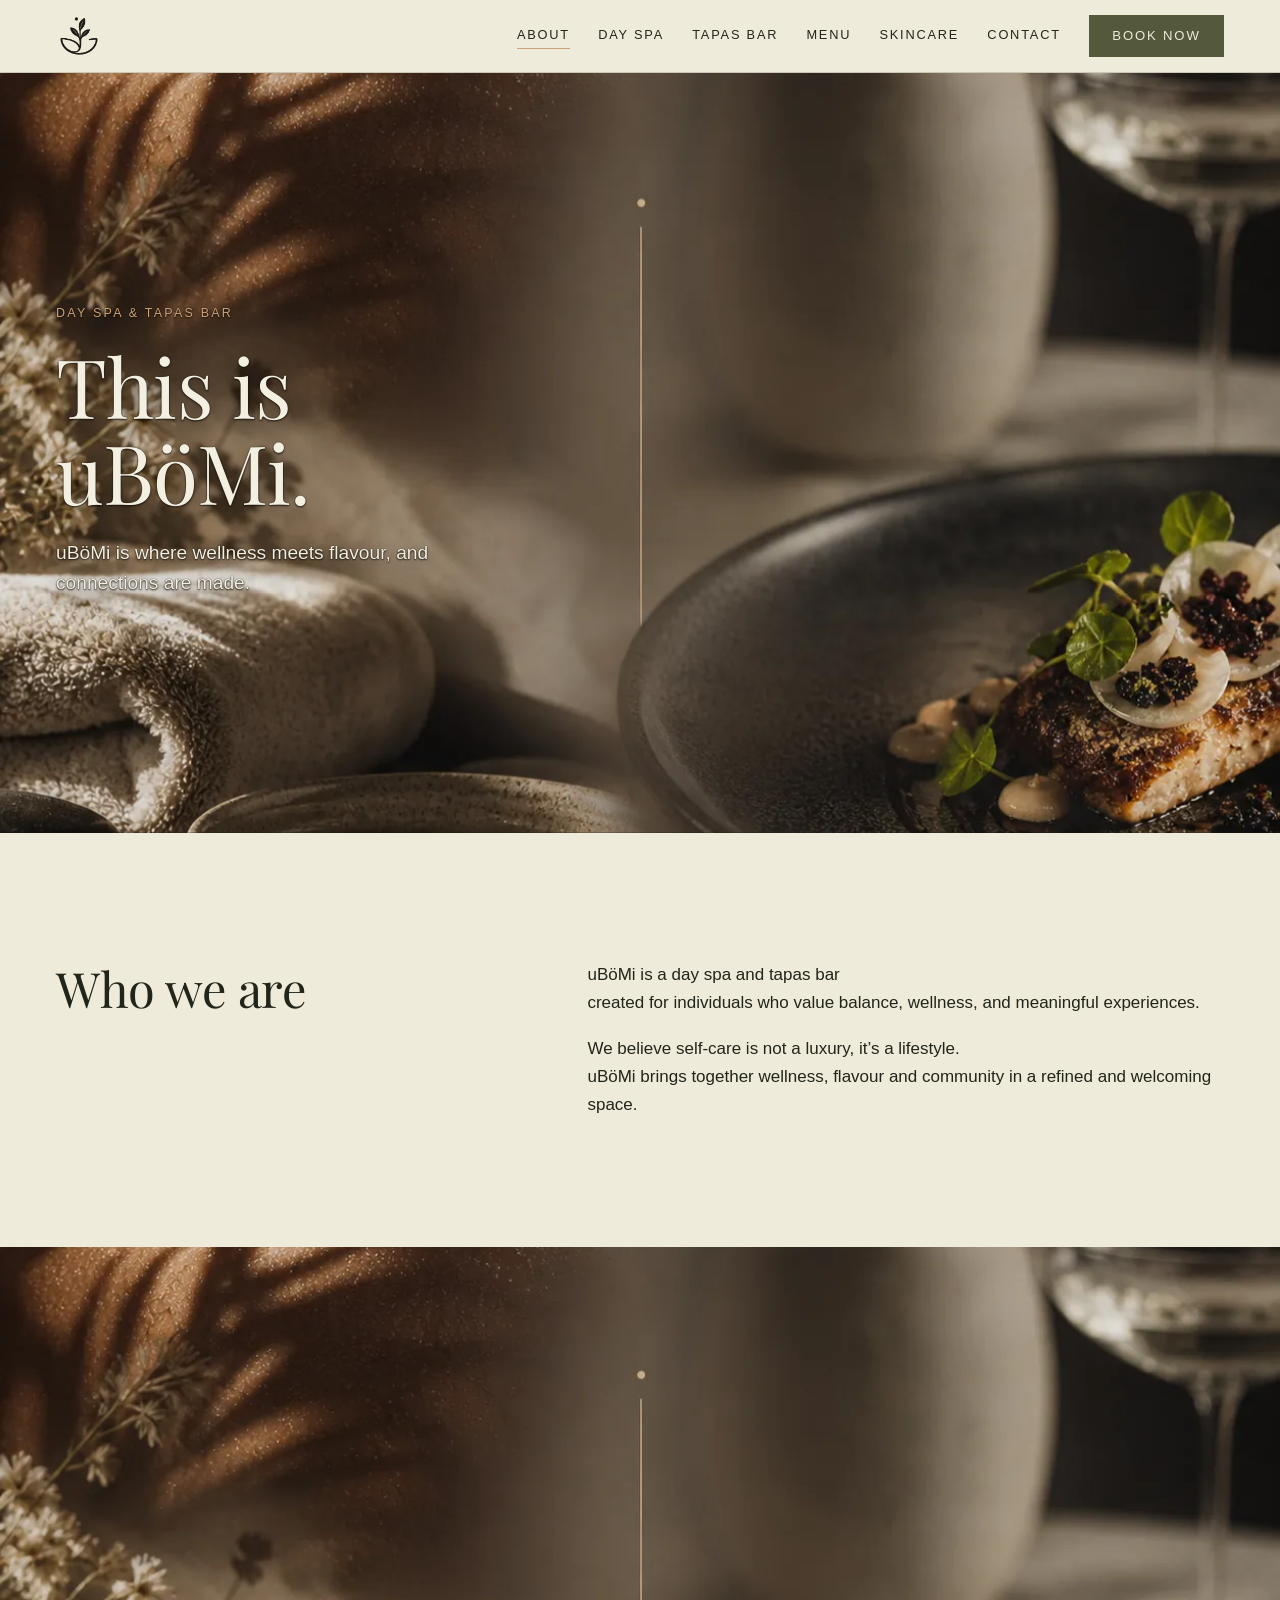
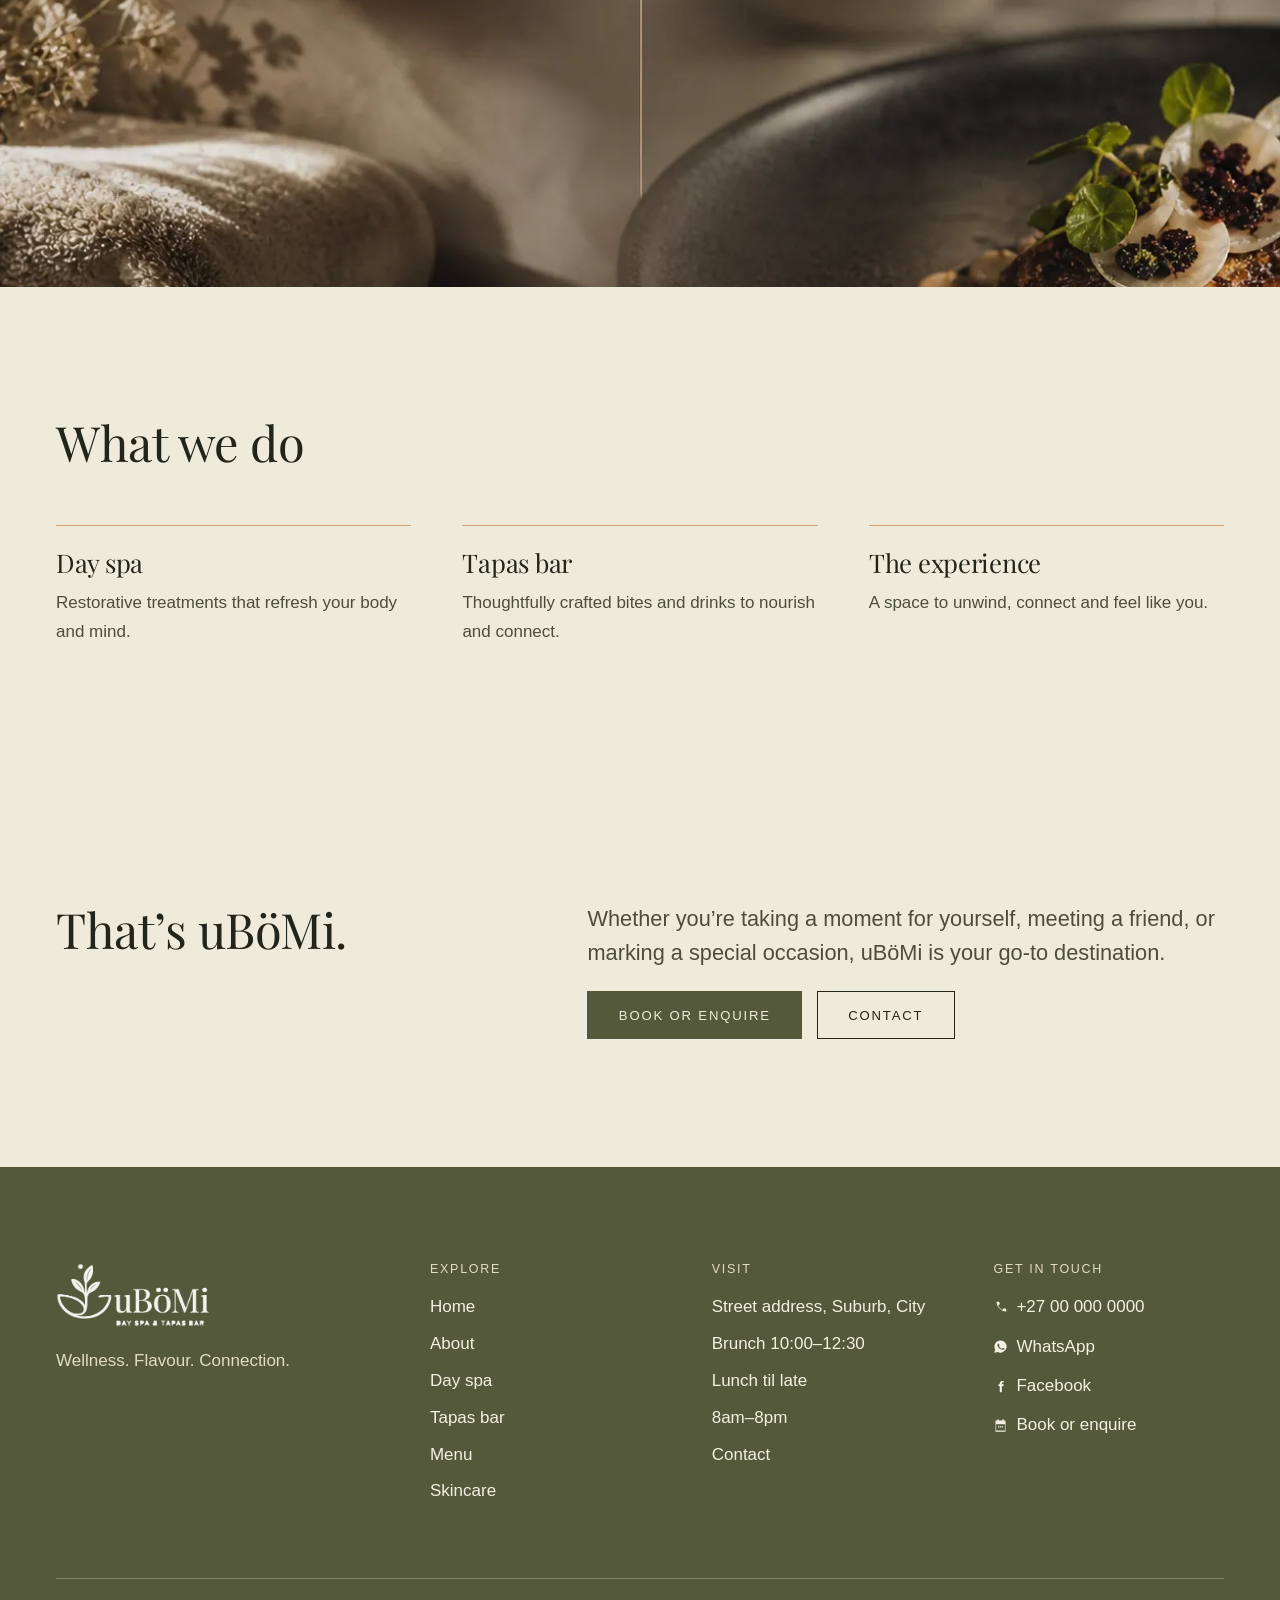
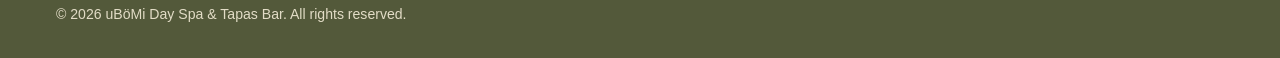
==== commit 981baddc: "Show venue hours as 8am to 8pm." ====
--- a/about.html
+++ b/about.html
@@ -100,7 +100,7 @@
           <li data-cfg="address">Street address, Suburb, City</li>
           <li>Brunch 10:00–12:30</li>
           <li>Lunch til late</li>
-          <li data-cfg="hours">Opening hours to be confirmed</li>
+          <li data-cfg="hours">8am–8pm</li>
           <li><a href="contact.html">Contact</a></li>
         </ul>
       </div>
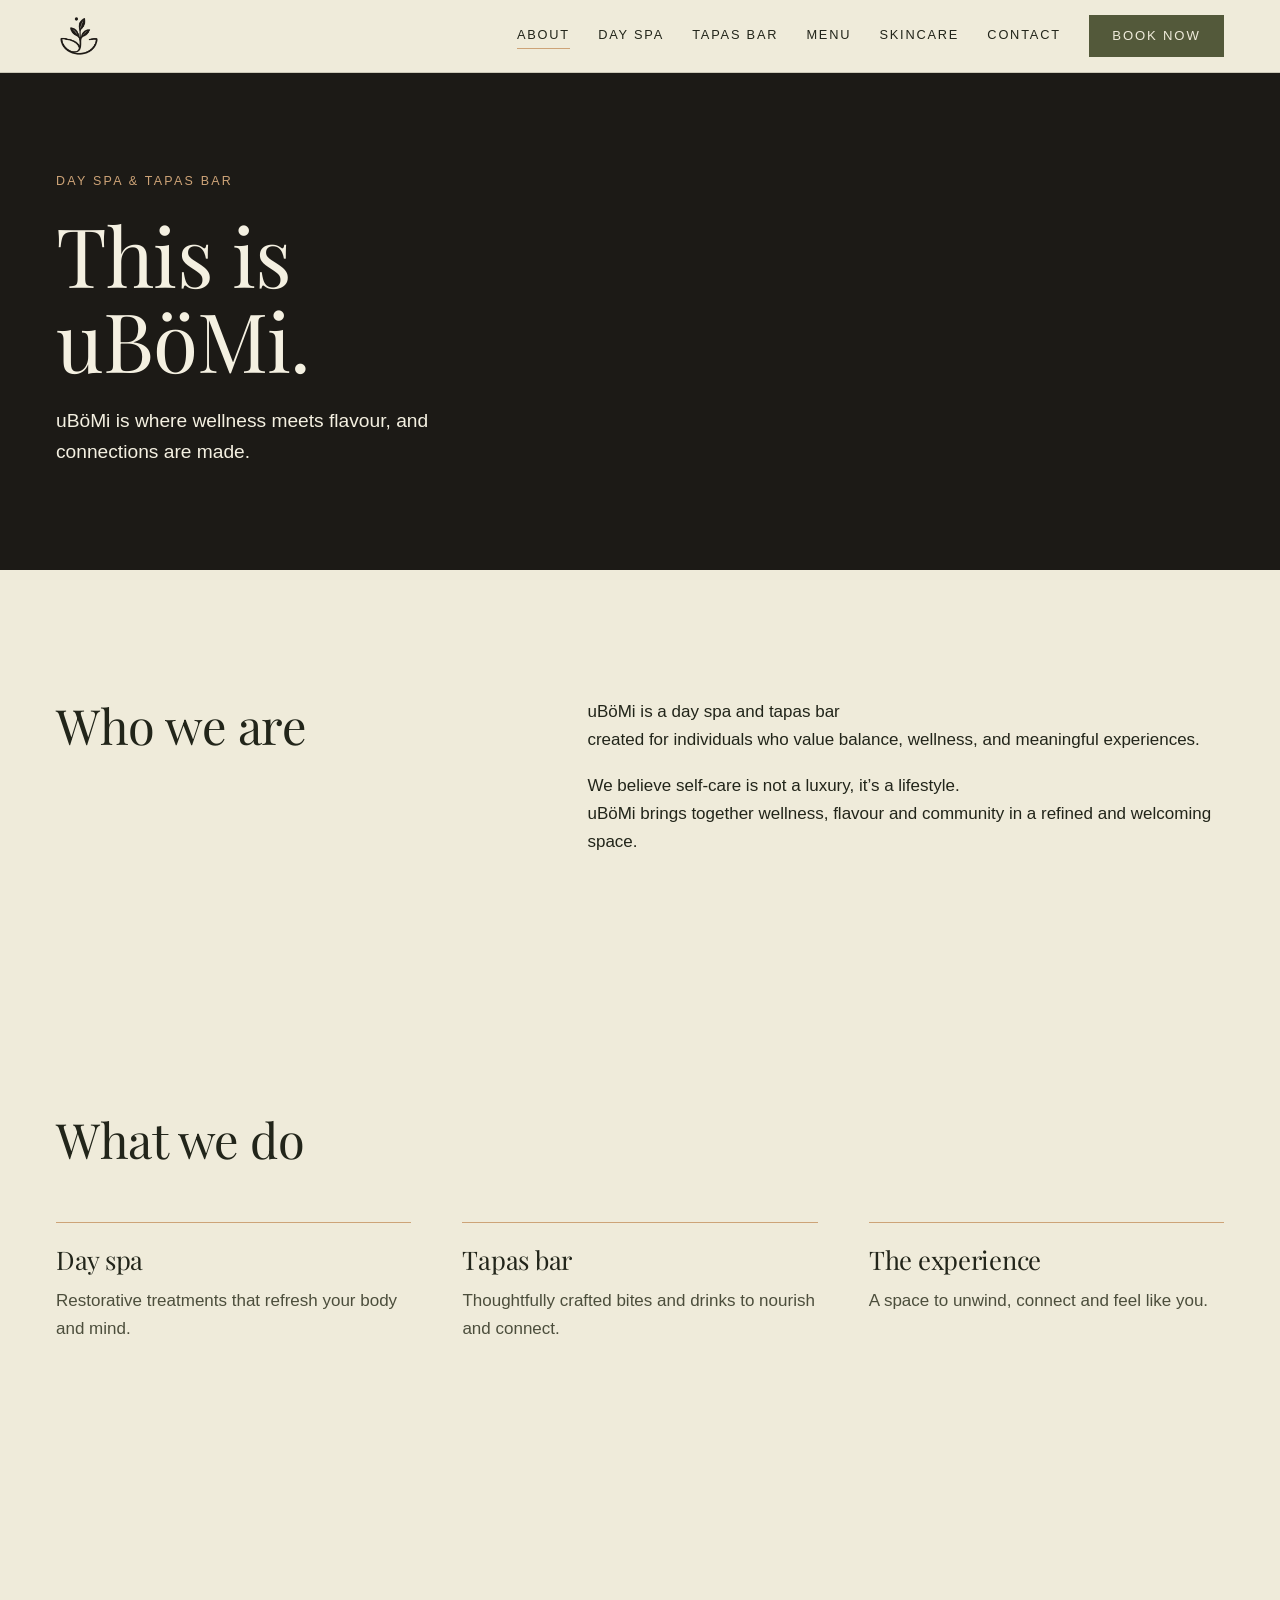
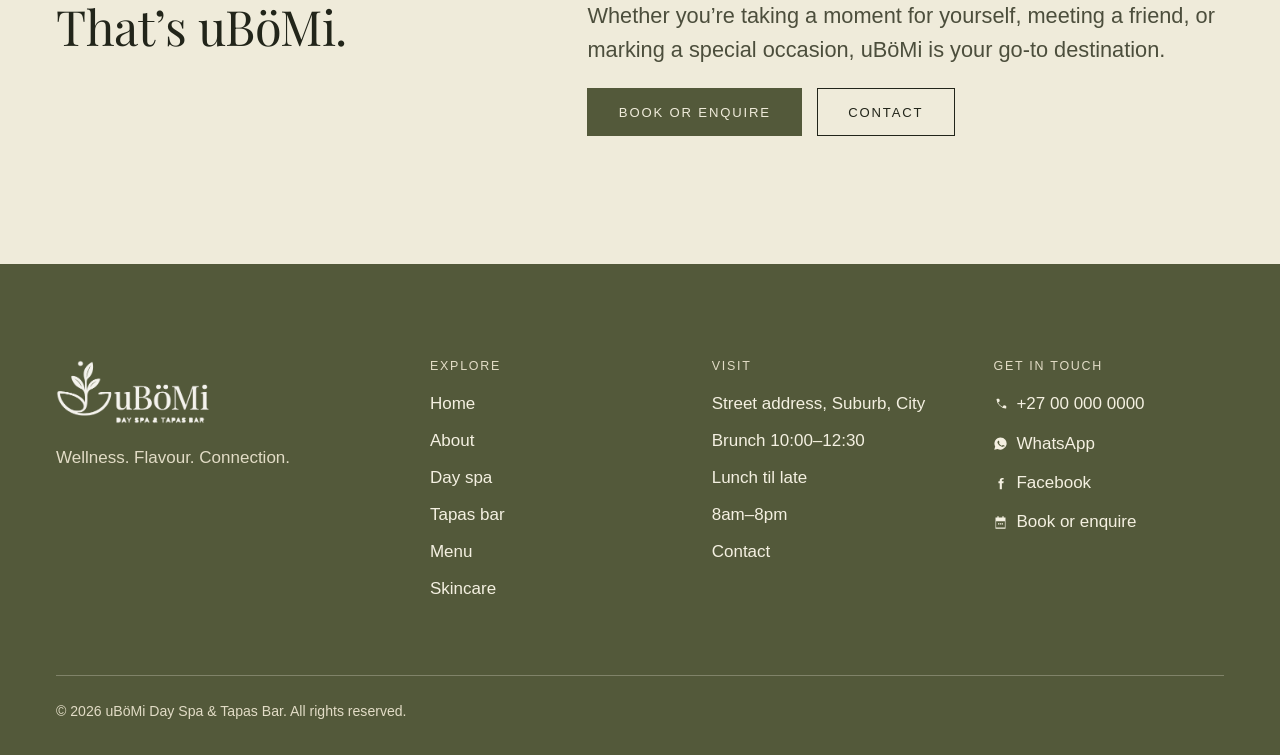
==== commit f6f23961: "Remove the flowers photo from the About page." ====
--- a/about.html
+++ b/about.html
@@ -9,7 +9,7 @@
 <meta property="og:title" content="About | uBöMi">
 <meta property="og:description" content="uBöMi is where wellness meets flavour, and connections are made.">
 <meta property="og:type" content="website">
-<meta property="og:image" content="img/diptych.webp">
+<meta property="og:image" content="img/hero.webp">
 <meta name="theme-color" content="#53593A">
 <link rel="icon" href="img/favicon.png?v=clear" type="image/png">
 <link rel="apple-touch-icon" href="img/apple-touch-icon.png?v=clear">
@@ -29,15 +29,12 @@
 </header>
 <main id="main">
 
-<section class="hero">
+<section class="hero hero--copy">
   <div class="wrap">
     <div class="hero__copy">
       <p class="kicker">Day spa &amp; tapas bar</p>
       <h1>This is uBöMi.</h1>
       <p class="lede">uBöMi is where wellness meets flavour, and connections are made.</p>
-    </div>
-    <div class="hero__media">
-      <img src="img/diptych.webp" width="1254" height="1254" alt="A spa scene of a shoulder, towels and stones fading into a plate of seared fish and a glass of sparkling wine">
     </div>
   </div>
 </section>
@@ -51,8 +48,6 @@
     </div>
   </div>
 </section>
-
-<section class="wide-image"><img src="img/diptych.webp" width="1254" height="1254" loading="lazy" alt="A spa scene of a shoulder, towels and stones fading into a plate of seared fish and a glass of sparkling wine"></section>
 
 <section class="band band--close">
   <div class="wrap">
--- a/css/styles.css
+++ b/css/styles.css
@@ -165,6 +165,11 @@
   .hero, .hero .wrap { min-height: min(640px, 92vh); }
   .hero__copy { max-width: none; padding-top: 72px; padding-bottom: 64px; }
 }
+.hero.hero--copy,
+.hero.hero--copy .wrap { min-height: 0; }
+.hero.hero--copy .hero__copy .kicker,
+.hero.hero--copy .hero__copy h1,
+.hero.hero--copy .hero__copy .lede { text-shadow: none; }
 
 /* load-in: one orchestrated moment, resting state is fully visible */
 @keyframes rise { from { opacity: 0; transform: translateY(18px); } to { opacity: 1; transform: none; } }
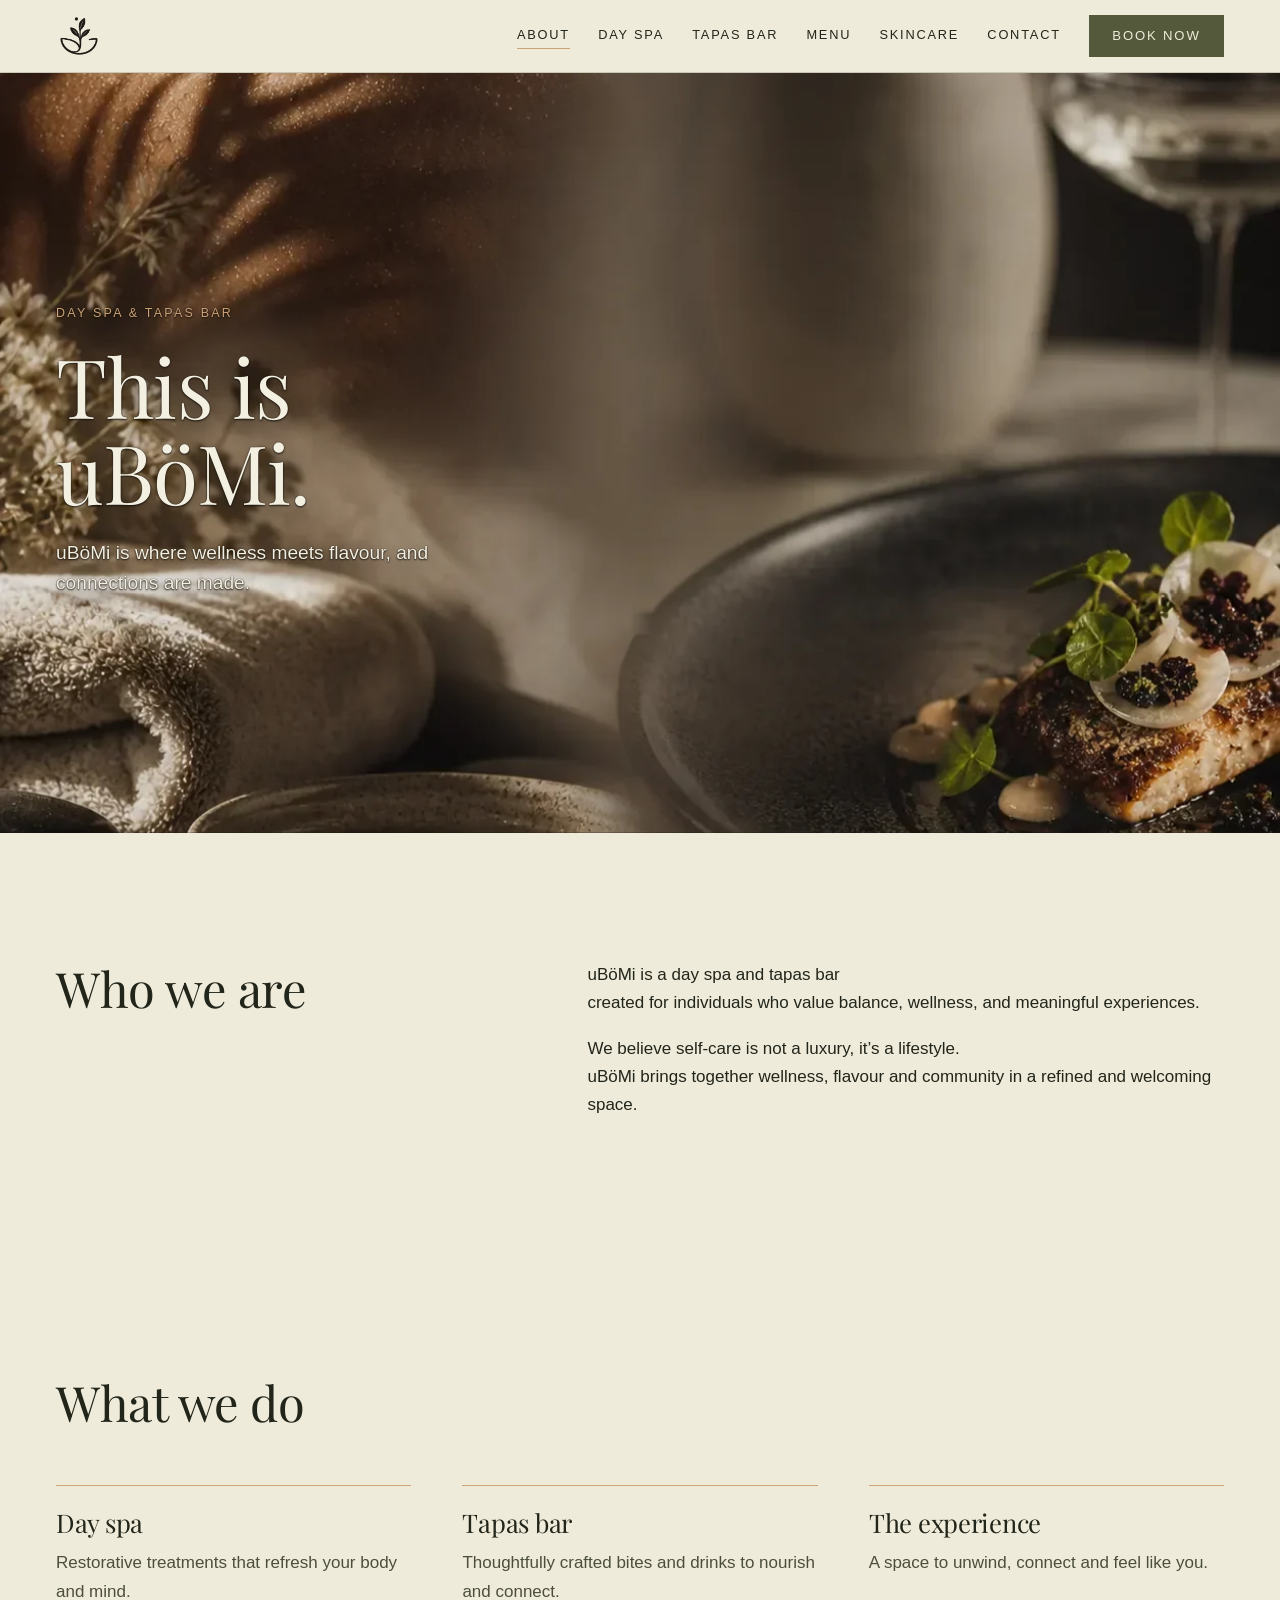
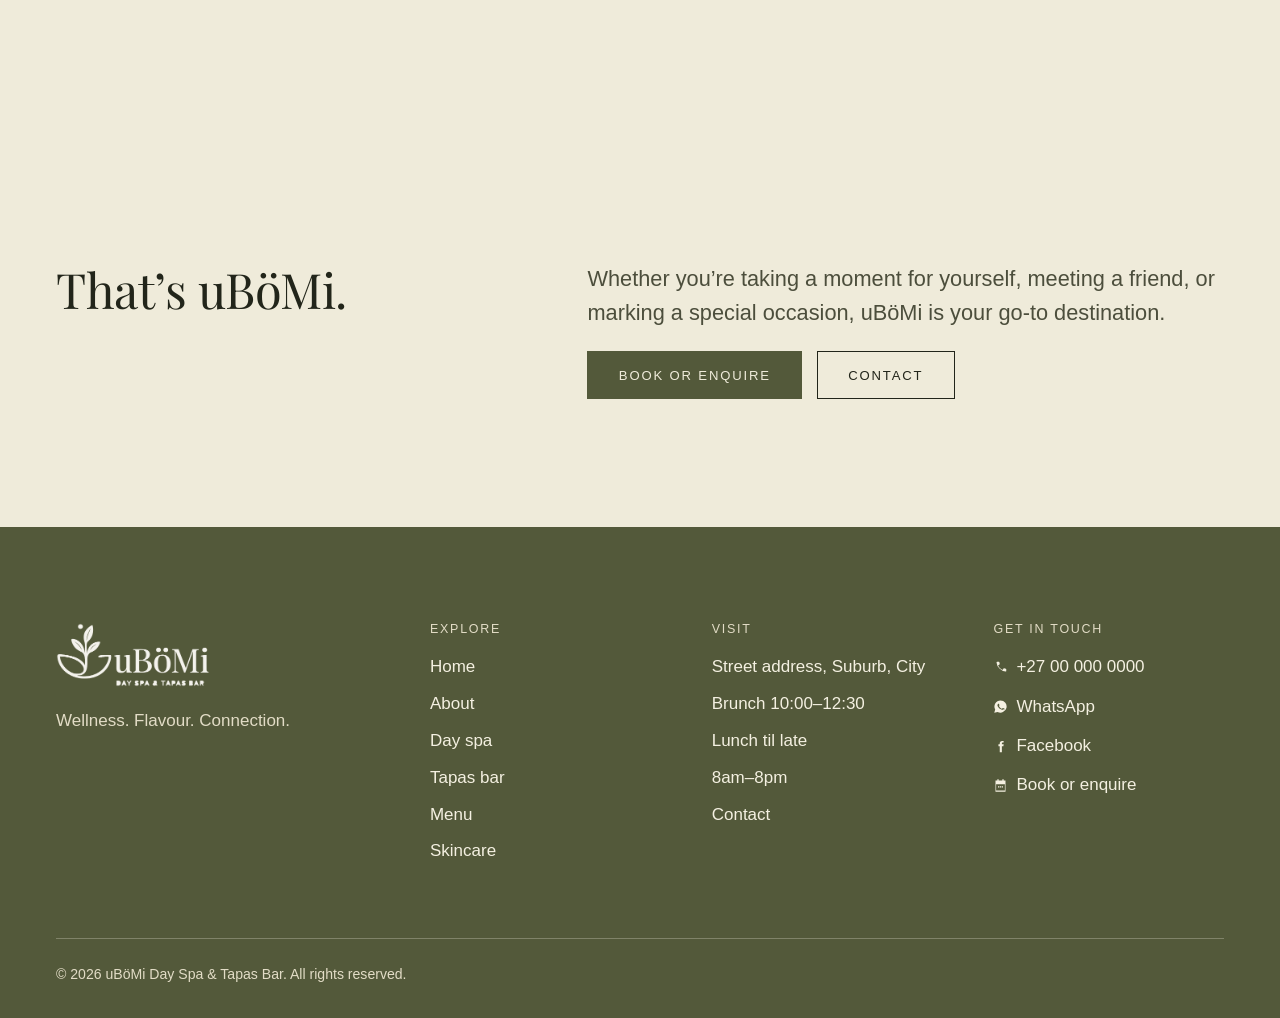
==== commit f5785ae8: "Put the flowers photo back on the About hero." ====
--- a/about.html
+++ b/about.html
@@ -9,7 +9,7 @@
 <meta property="og:title" content="About | uBöMi">
 <meta property="og:description" content="uBöMi is where wellness meets flavour, and connections are made.">
 <meta property="og:type" content="website">
-<meta property="og:image" content="img/hero.webp">
+<meta property="og:image" content="img/diptych.webp">
 <meta name="theme-color" content="#53593A">
 <link rel="icon" href="img/favicon.png?v=clear" type="image/png">
 <link rel="apple-touch-icon" href="img/apple-touch-icon.png?v=clear">
@@ -29,12 +29,15 @@
 </header>
 <main id="main">
 
-<section class="hero hero--copy">
+<section class="hero">
   <div class="wrap">
     <div class="hero__copy">
       <p class="kicker">Day spa &amp; tapas bar</p>
       <h1>This is uBöMi.</h1>
       <p class="lede">uBöMi is where wellness meets flavour, and connections are made.</p>
+    </div>
+    <div class="hero__media">
+      <img src="img/diptych.webp" width="1254" height="1254" alt="A spa scene of a shoulder, towels and stones fading into a plate of seared fish and a glass of sparkling wine">
     </div>
   </div>
 </section>
--- a/css/styles.css
+++ b/css/styles.css
@@ -165,11 +165,6 @@
   .hero, .hero .wrap { min-height: min(640px, 92vh); }
   .hero__copy { max-width: none; padding-top: 72px; padding-bottom: 64px; }
 }
-.hero.hero--copy,
-.hero.hero--copy .wrap { min-height: 0; }
-.hero.hero--copy .hero__copy .kicker,
-.hero.hero--copy .hero__copy h1,
-.hero.hero--copy .hero__copy .lede { text-shadow: none; }
 
 /* load-in: one orchestrated moment, resting state is fully visible */
 @keyframes rise { from { opacity: 0; transform: translateY(18px); } to { opacity: 1; transform: none; } }
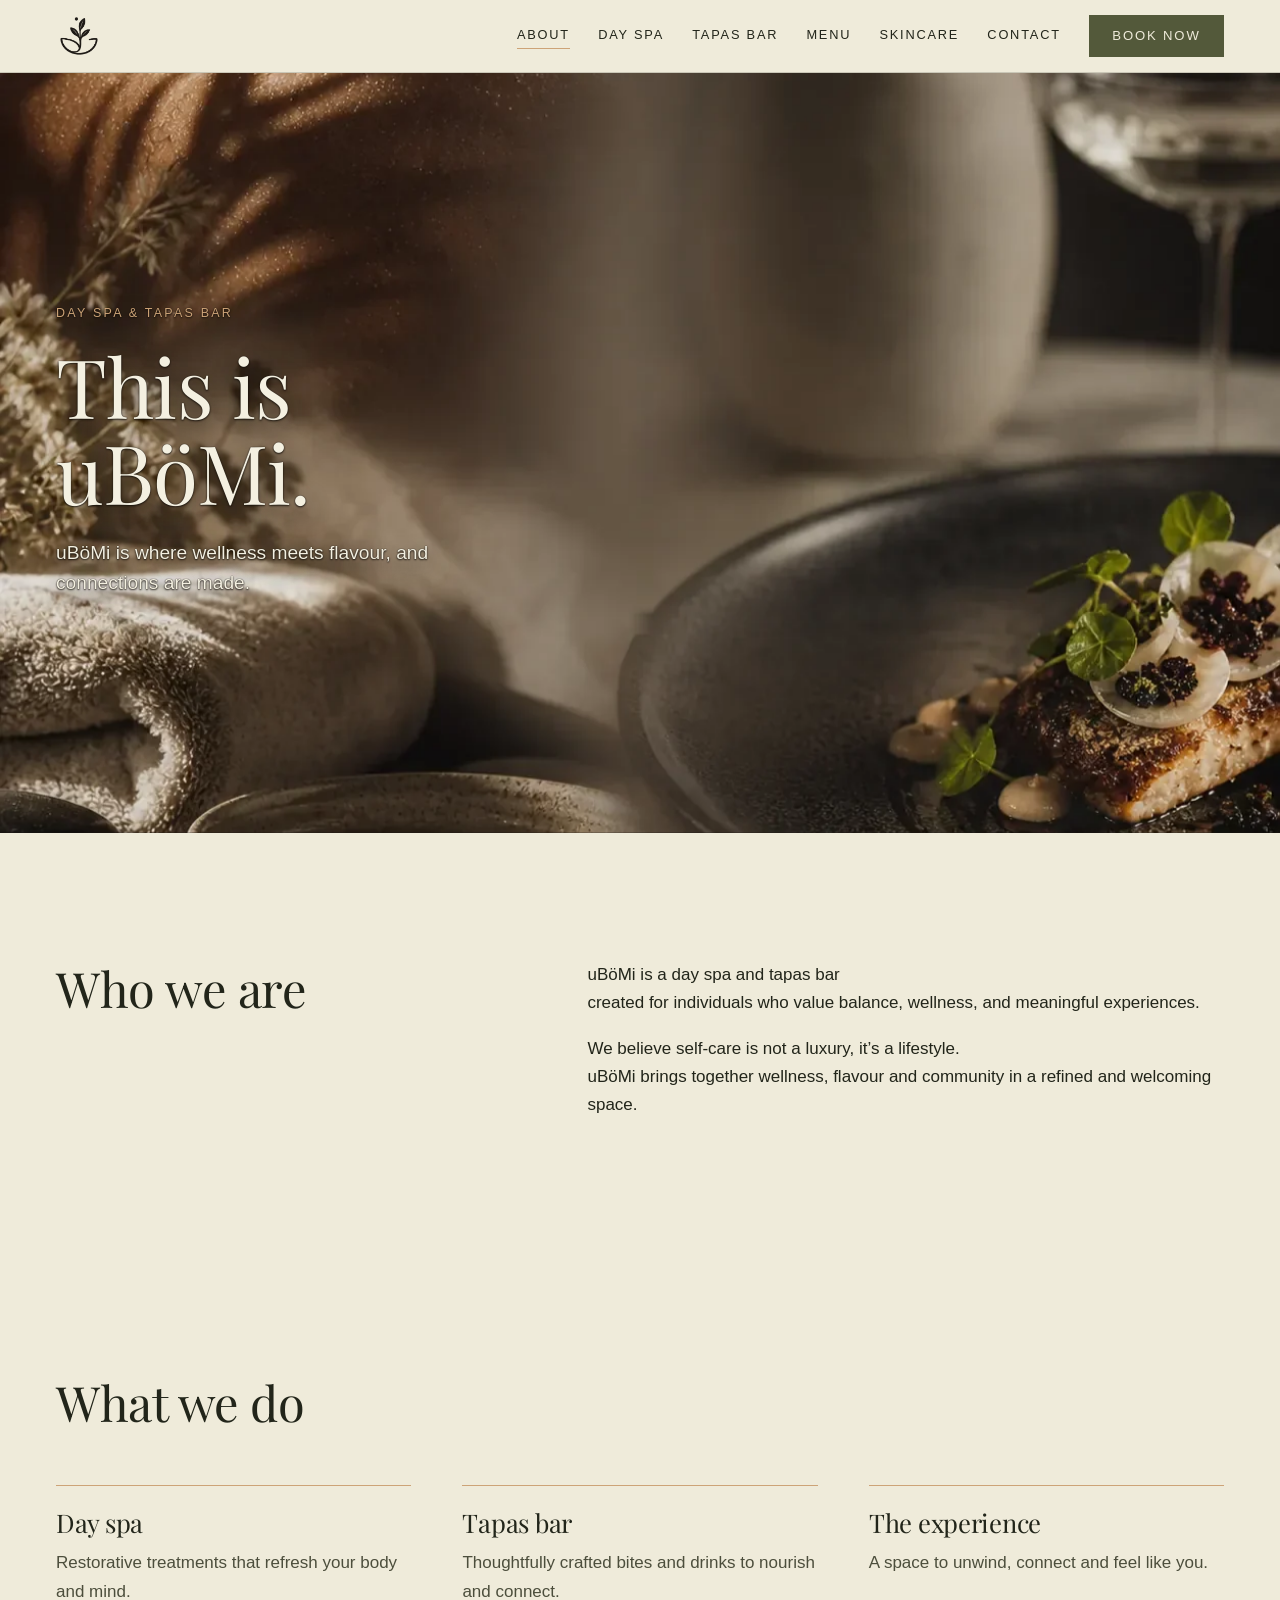
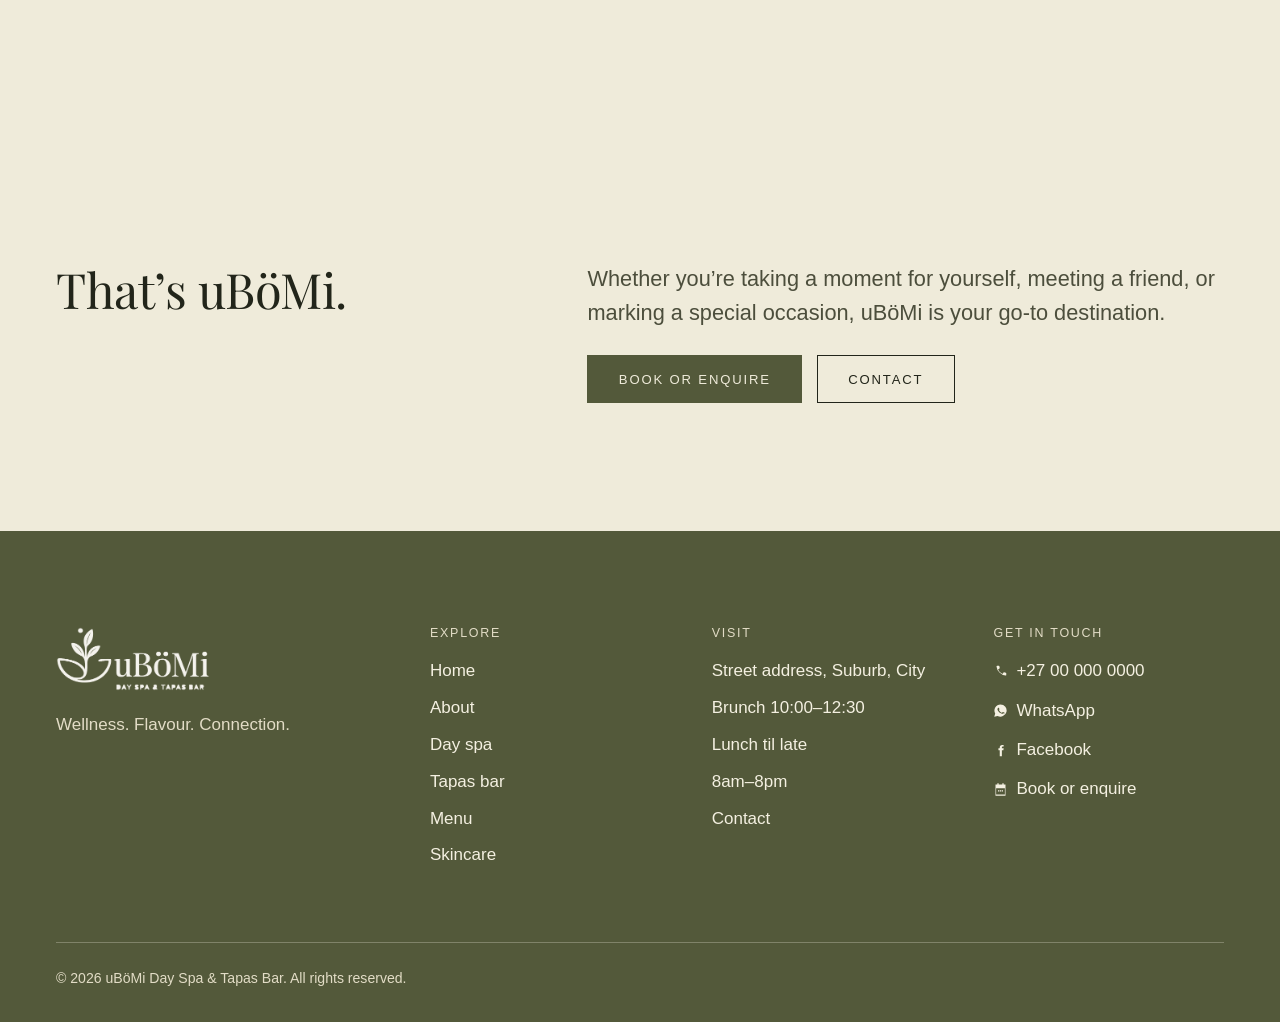
==== commit 9f573a79: "Place the closing About heading beside its text and buttons." ====
--- a/about.html
+++ b/about.html
@@ -64,9 +64,9 @@
 </section>
 
 <section class="band band--tight">
-  <div class="wrap intro intro--calm intro--center">
+  <div class="wrap close-row">
     <h2>That’s uBöMi.</h2>
-    <div class="stack">
+    <div class="close-row__copy">
       <p class="lede">Whether you’re taking a moment for yourself, meeting a friend, or marking a special occasion, uBöMi is your go-to destination.</p>
       <div class="actions"><a class="btn" href="bookings.html">Book or enquire</a><a class="btn btn--ghost" href="contact.html">Contact</a></div>
     </div>
--- a/css/styles.css
+++ b/css/styles.css
@@ -196,6 +196,14 @@
 .intro h2 { max-width: 14em; }
 .intro p + p { margin-top: 1.1rem; }
 @media (max-width: 860px) { .intro { grid-template-columns: minmax(0, 1fr); } }
+.close-row { display: grid; grid-template-columns: minmax(0, 5fr) minmax(0, 7fr); gap: clamp(24px, 6vw, 96px); align-items: start; }
+.close-row h2 { max-width: 8em; }
+.close-row__copy { display: flex; flex-direction: column; align-items: flex-start; gap: 1.5rem; }
+.close-row .actions { flex-wrap: nowrap; }
+@media (max-width: 860px) {
+  .close-row { grid-template-columns: minmax(0, 1fr); }
+  .close-row .actions { flex-wrap: wrap; }
+}
 
 /* two offerings */
 .offer { display: grid; grid-template-columns: minmax(0, 1fr) minmax(0, 1fr); gap: clamp(20px, 4vw, 56px); }
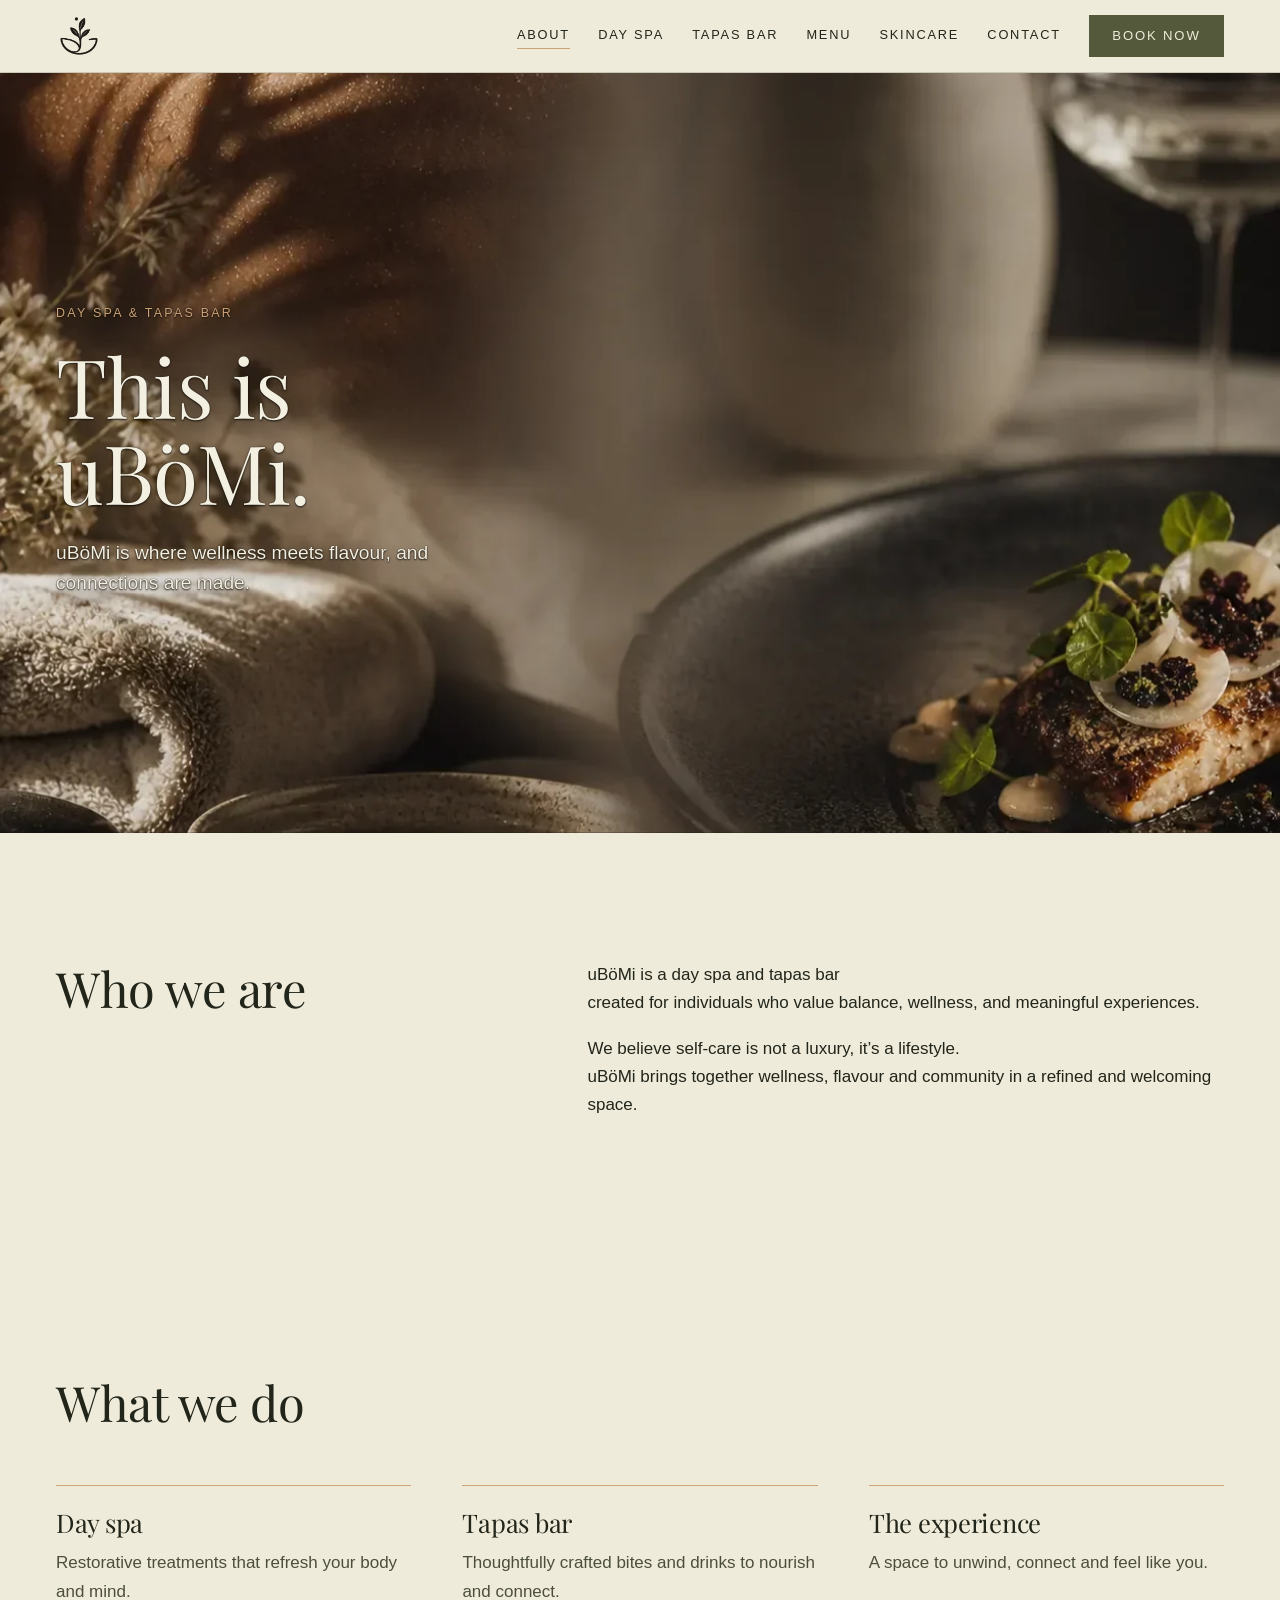
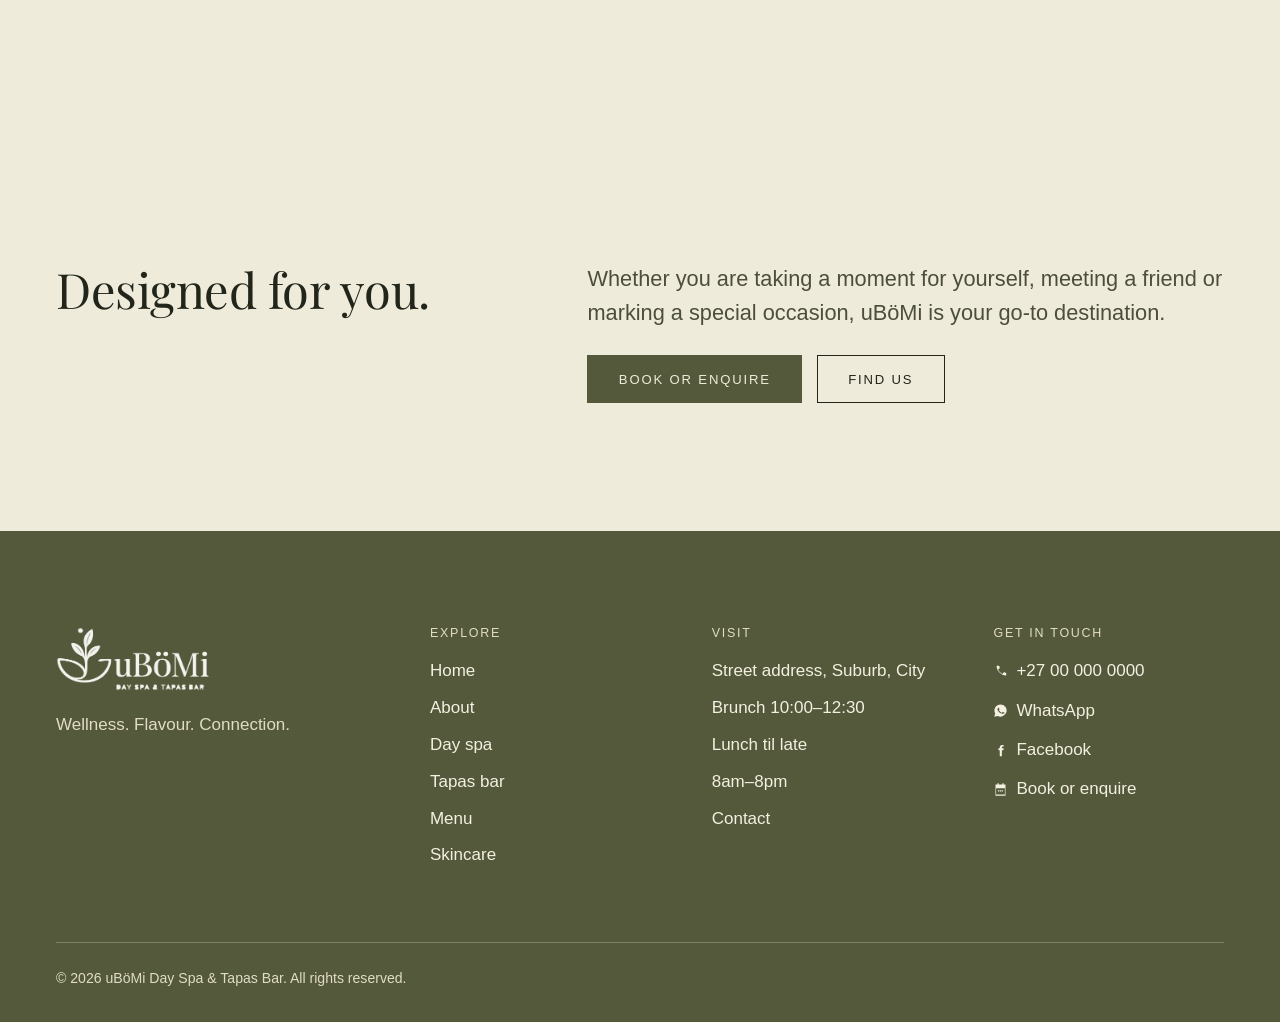
==== commit a44a0356: "Match the closing About words to the design." ====
--- a/about.html
+++ b/about.html
@@ -65,10 +65,10 @@
 
 <section class="band band--tight">
   <div class="wrap close-row">
-    <h2>That’s uBöMi.</h2>
+    <h2>Designed for you.</h2>
     <div class="close-row__copy">
-      <p class="lede">Whether you’re taking a moment for yourself, meeting a friend, or marking a special occasion, uBöMi is your go-to destination.</p>
-      <div class="actions"><a class="btn" href="bookings.html">Book or enquire</a><a class="btn btn--ghost" href="contact.html">Contact</a></div>
+      <p class="lede">Whether you are taking a moment for yourself, meeting a friend or marking a special occasion, uBöMi is your go-to destination.</p>
+      <div class="actions"><a class="btn" href="bookings.html">Book or enquire</a><a class="btn btn--ghost" href="contact.html">Find us</a></div>
     </div>
   </div>
 </section>
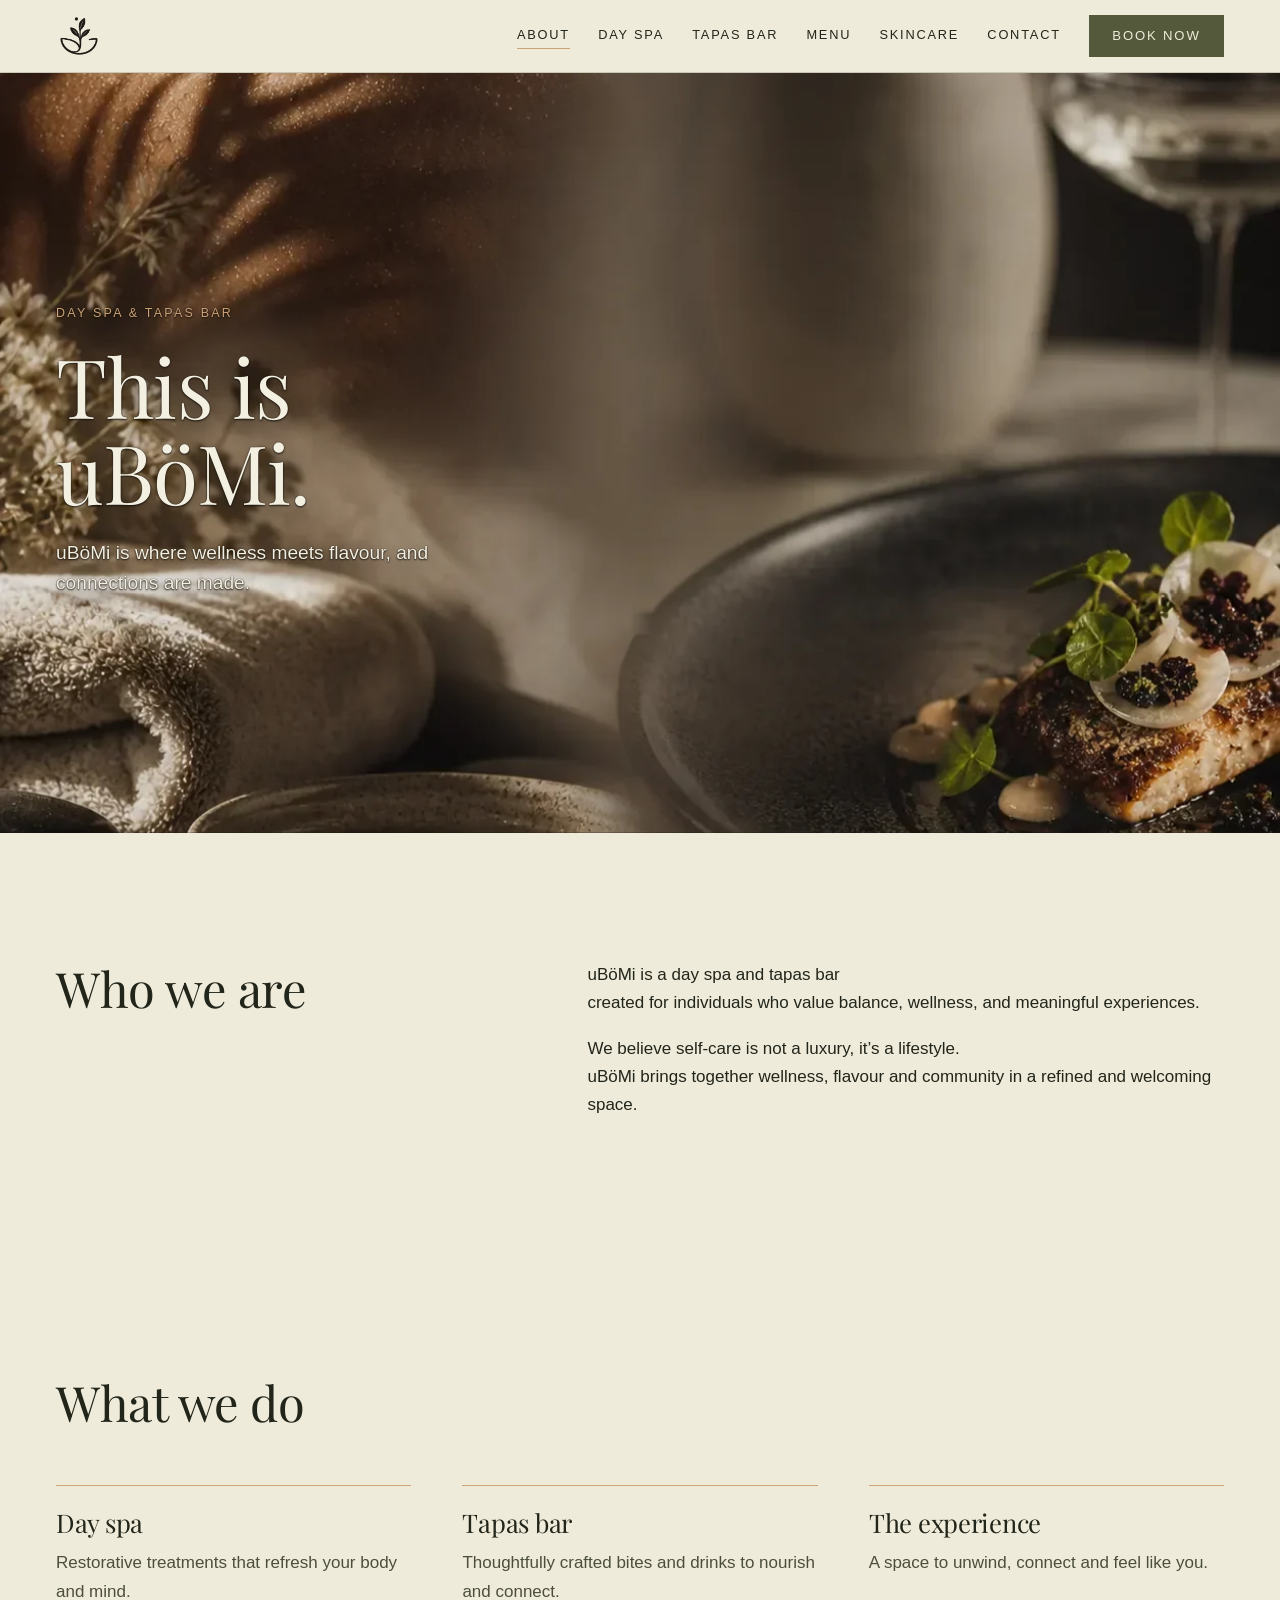
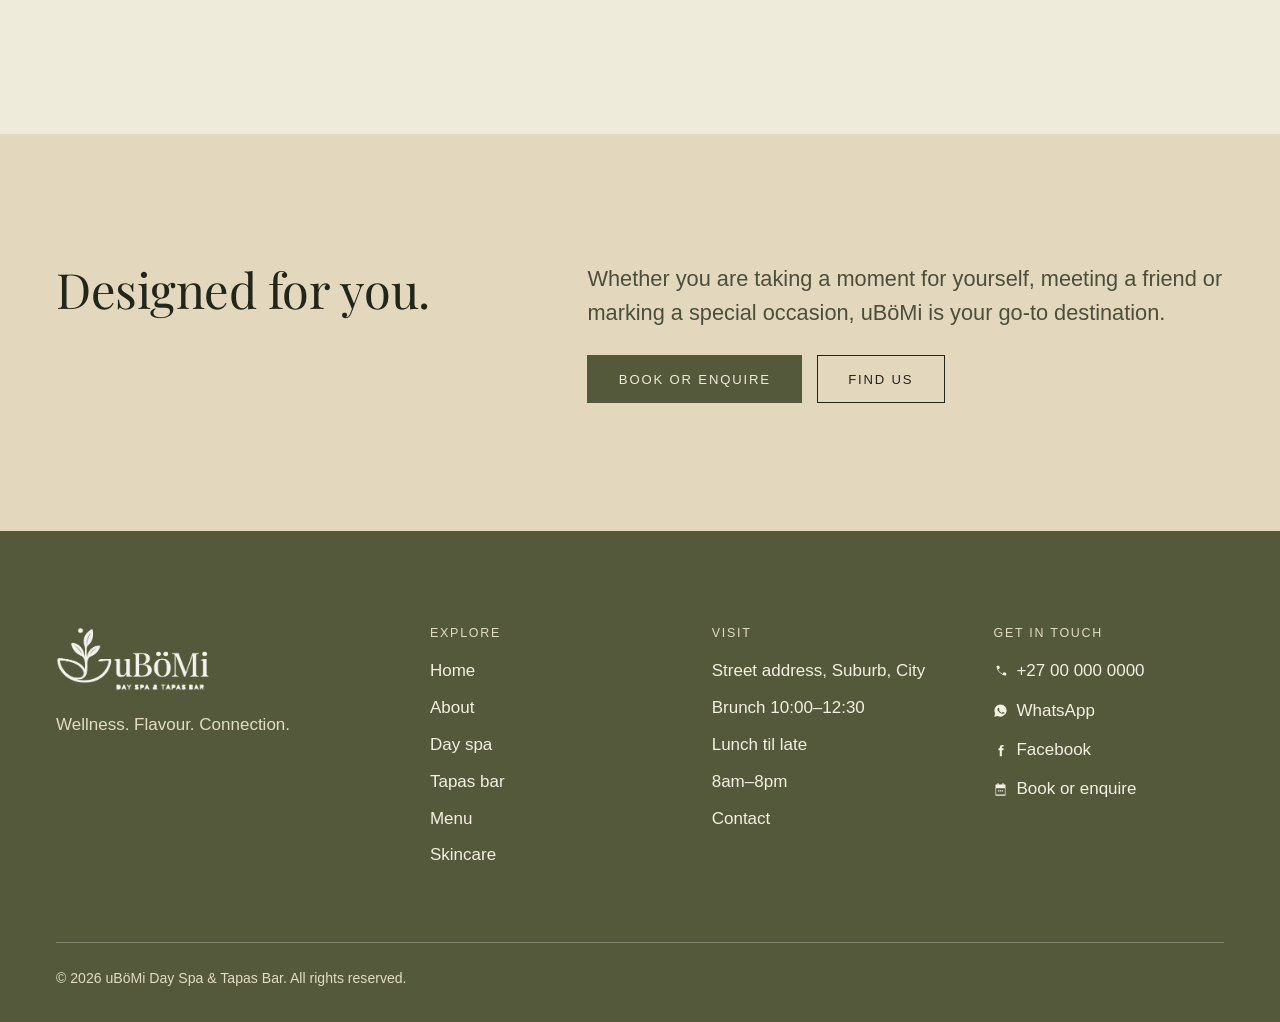
==== commit d037a465: "Set the Designed for you band on a warmer beige." ====
--- a/about.html
+++ b/about.html
@@ -63,7 +63,7 @@
   </div>
 </section>
 
-<section class="band band--tight">
+<section class="band band--tight band--sand">
   <div class="wrap close-row">
     <h2>Designed for you.</h2>
     <div class="close-row__copy">
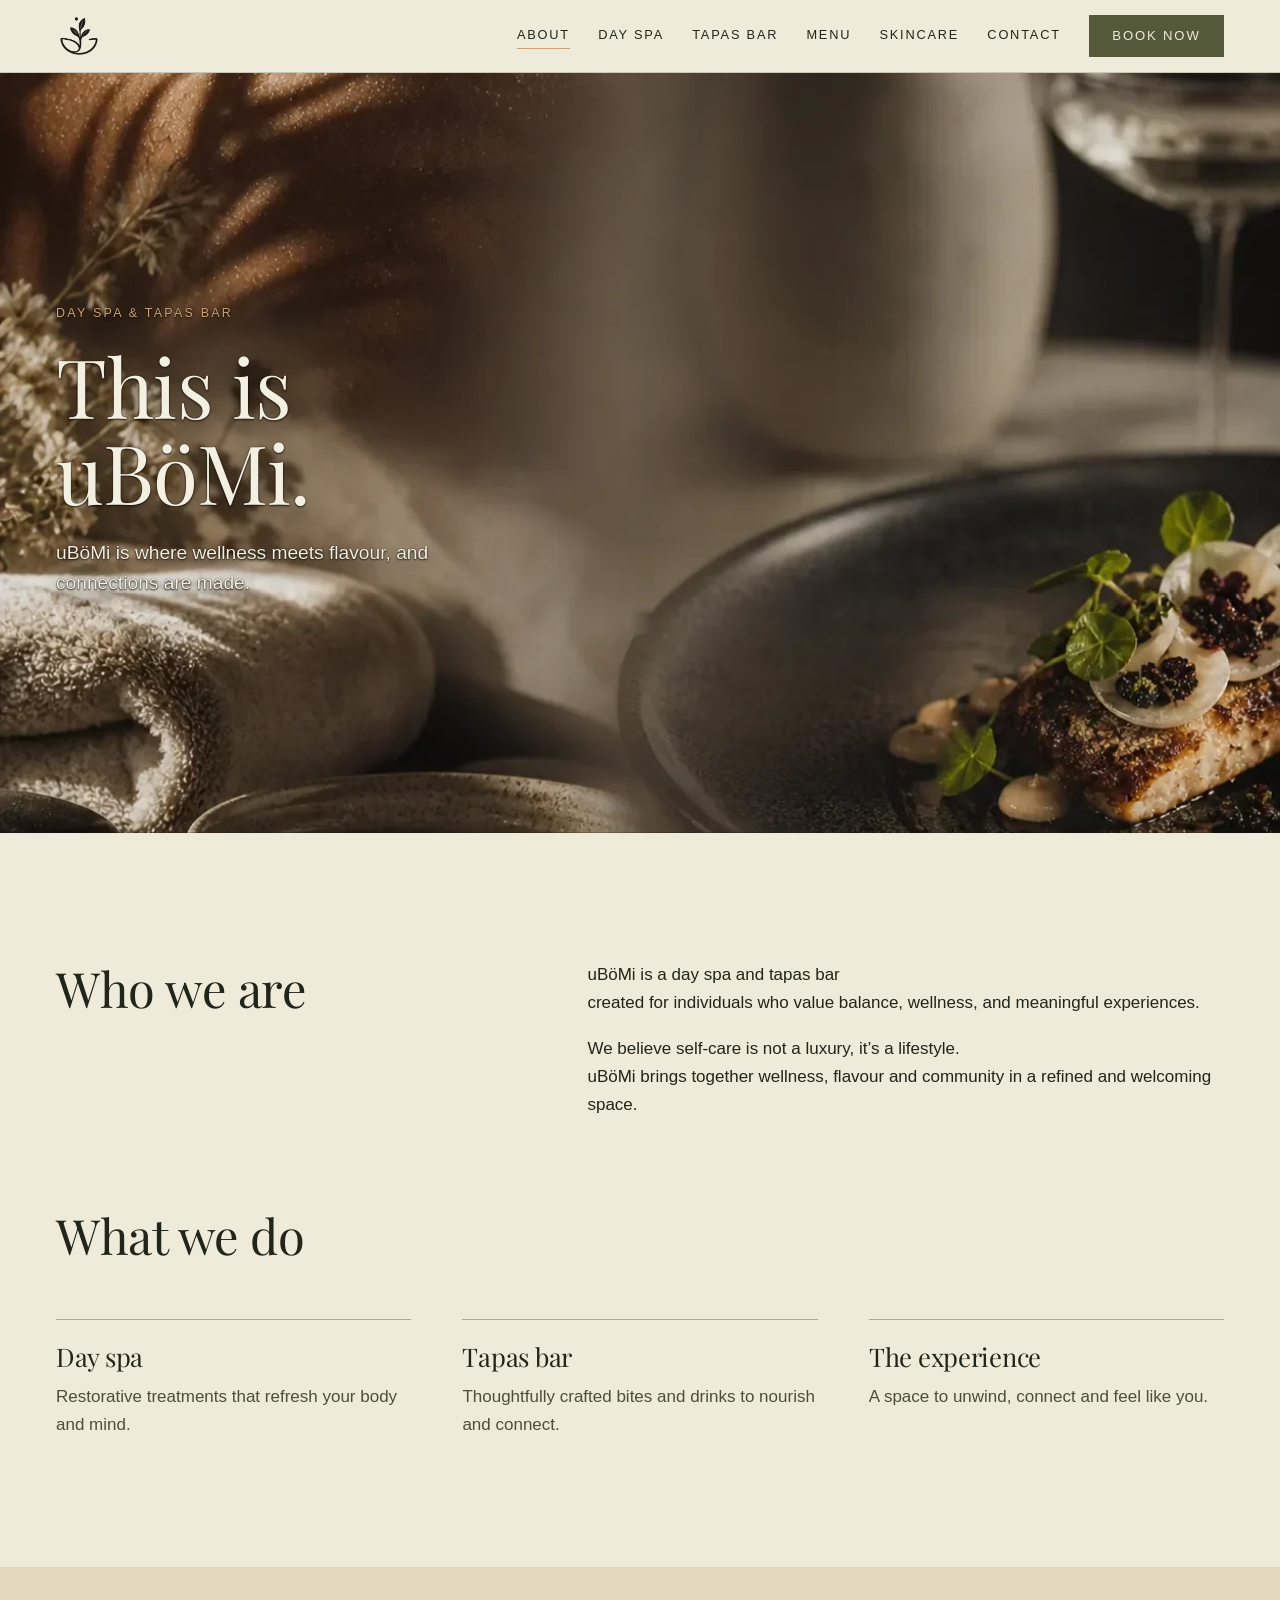
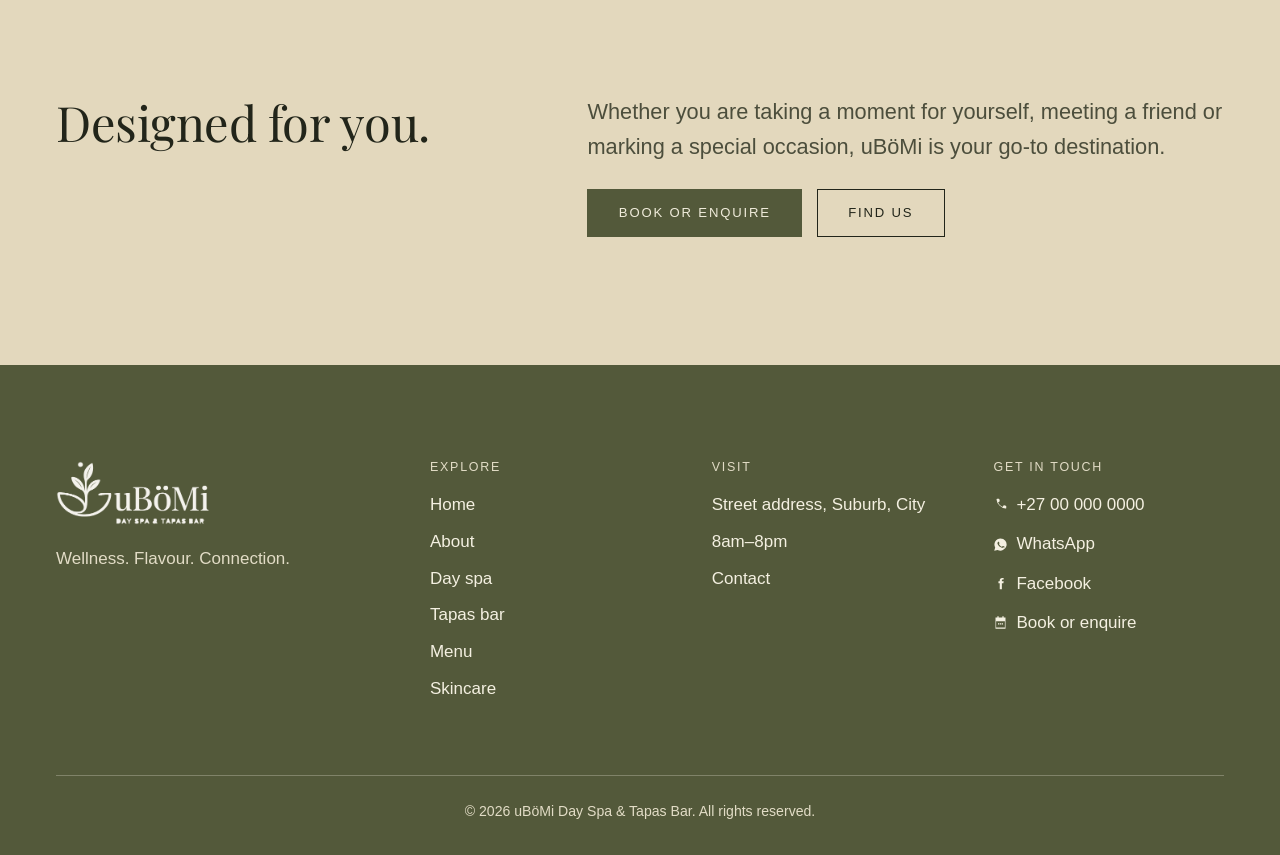
==== commit 0661e65a: "Show 8am-8pm as the footer opening hours." ====
--- a/about.html
+++ b/about.html
@@ -96,8 +96,6 @@
         <h2>Visit</h2>
         <ul>
           <li data-cfg="address">Street address, Suburb, City</li>
-          <li>Brunch 10:00–12:30</li>
-          <li>Lunch til late</li>
           <li data-cfg="hours">8am–8pm</li>
           <li><a href="contact.html">Contact</a></li>
         </ul>
--- a/css/styles.css
+++ b/css/styles.css
@@ -79,6 +79,8 @@
   padding-right: max(var(--gutter), env(safe-area-inset-right, 0px));
 }
 .band { padding-block: var(--section); }
+.band:has(+ .band--close) { padding-bottom: clamp(24px, 3vw, 40px); }
+.band--close { padding-top: clamp(32px, 4vw, 56px); }
 .band--sand { background: var(--sand); }
 .band--paper { background: var(--paper); }
 .band--dark, .dark { background: var(--espresso); color: var(--on-dark); }
@@ -369,7 +371,7 @@
 .site-footer a[data-href="instagram"] { --mark: url("data:image/svg+xml,%3Csvg xmlns='http://www.w3.org/2000/svg' viewBox='0 0 24 24'%3E%3Cpath fill='black' fill-rule='evenodd' d='M8 3h8a5 5 0 0 1 5 5v8a5 5 0 0 1-5 5H8a5 5 0 0 1-5-5V8a5 5 0 0 1 5-5zm4 5.2a3.8 3.8 0 1 0 0 7.6 3.8 3.8 0 0 0 0-7.6zM17.2 6.4a1.1 1.1 0 1 0 0 2.2 1.1 1.1 0 0 0 0-2.2z'/%3E%3C/svg%3E"); }
 .site-footer a[href="bookings.html"] { --mark: url("data:image/svg+xml,%3Csvg xmlns='http://www.w3.org/2000/svg' viewBox='0 0 24 24'%3E%3Cpath fill='black' d='M7 2h2v2h6V2h2v2h3v18H4V4h3V2zm12 8H5v10h14V10zM8 13h2v2H8v-2zm3 0h2v2h-2v-2zm3 0h2v2h-2v-2z'/%3E%3C/svg%3E"); }
 .footer-grid p { color: var(--on-dark-soft); max-width: 22em; }
-.legal { margin-top: clamp(40px, 6vw, 72px); padding-top: 1.5rem; border-top: 1px solid var(--line-dark); display: flex; flex-wrap: wrap; gap: 0.5rem 2rem; justify-content: space-between; font-size: 0.88rem; color: var(--on-dark-soft); }
+.legal { margin-top: clamp(40px, 6vw, 72px); padding-top: 1.5rem; border-top: 1px solid var(--line-dark); display: flex; flex-wrap: wrap; gap: 0.5rem 2rem; justify-content: center; text-align: center; font-size: 0.88rem; color: var(--on-dark-soft); }
 @media (max-width: 860px) { .footer-grid { grid-template-columns: repeat(2, minmax(0, 1fr)); } .footer-grid > :first-child { grid-column: 1 / -1; } }
 @media (max-width: 480px) { .footer-grid { grid-template-columns: minmax(0, 1fr); } }
 
